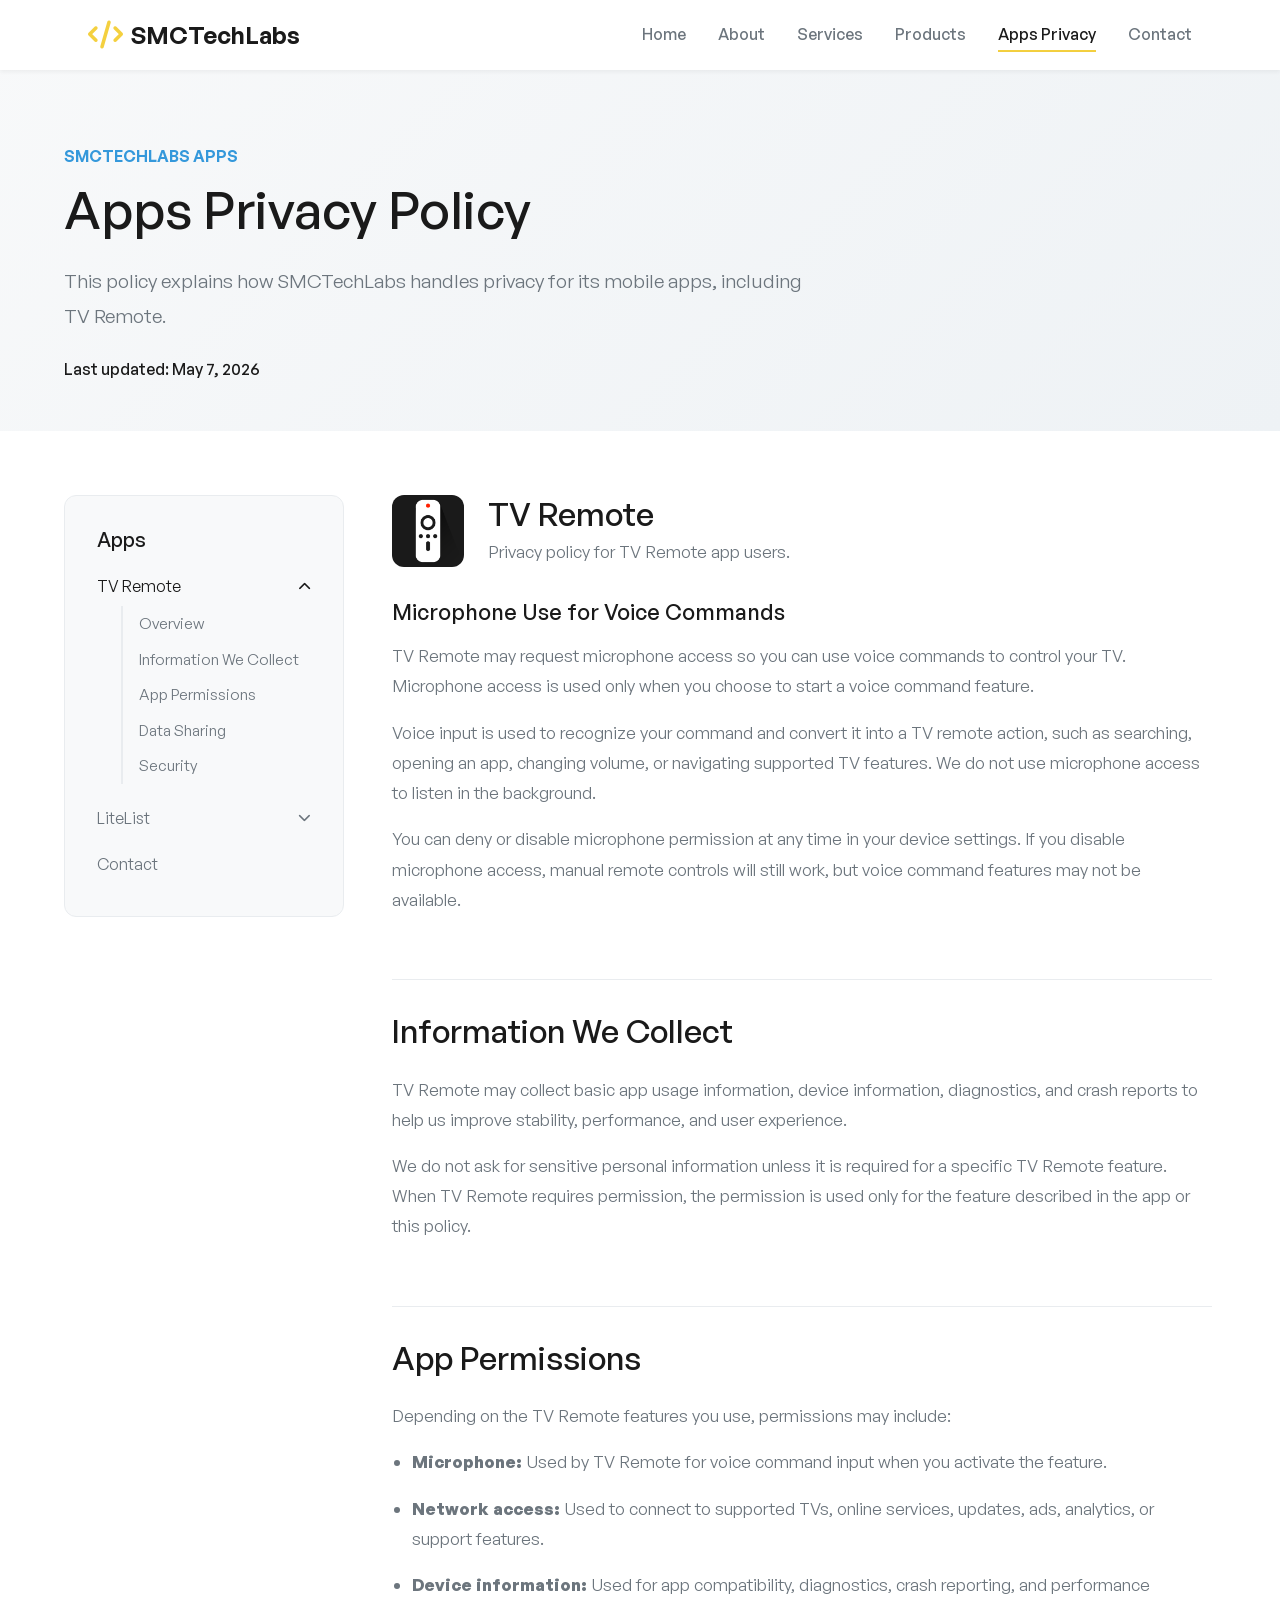
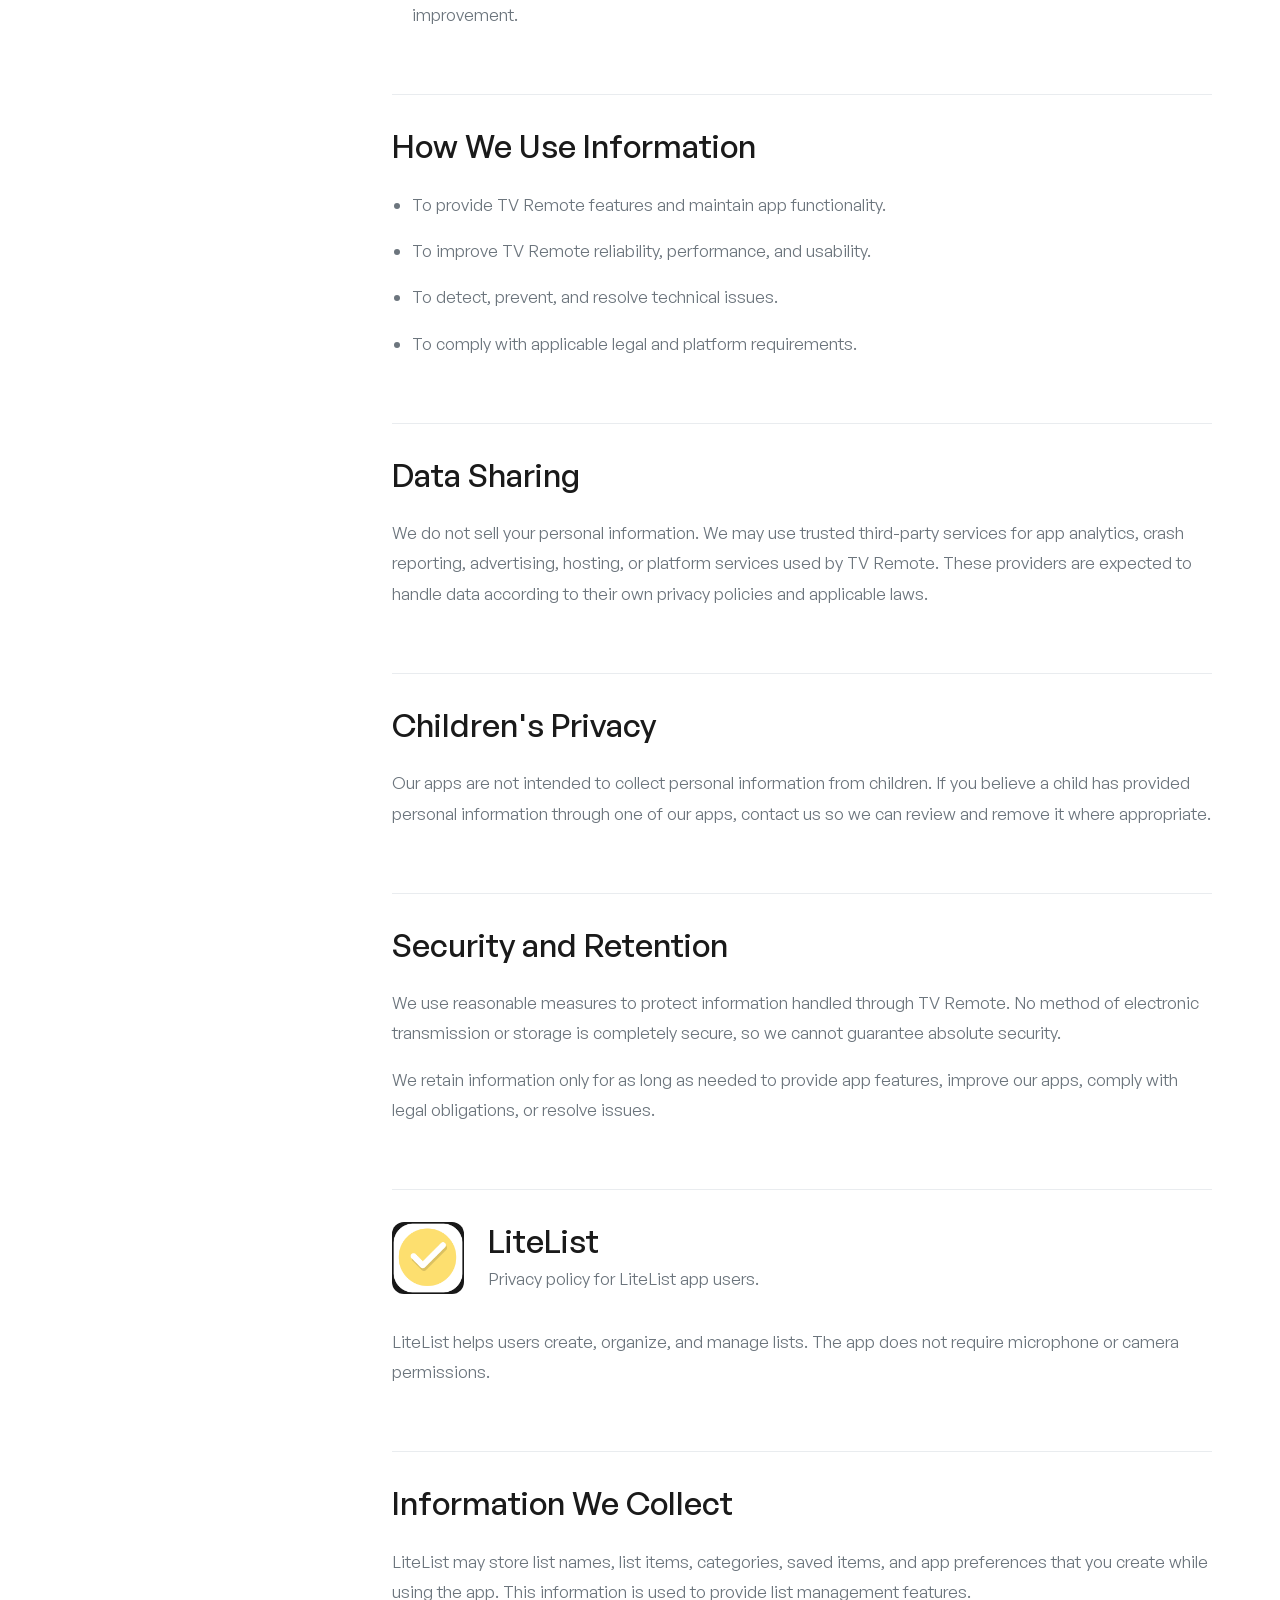
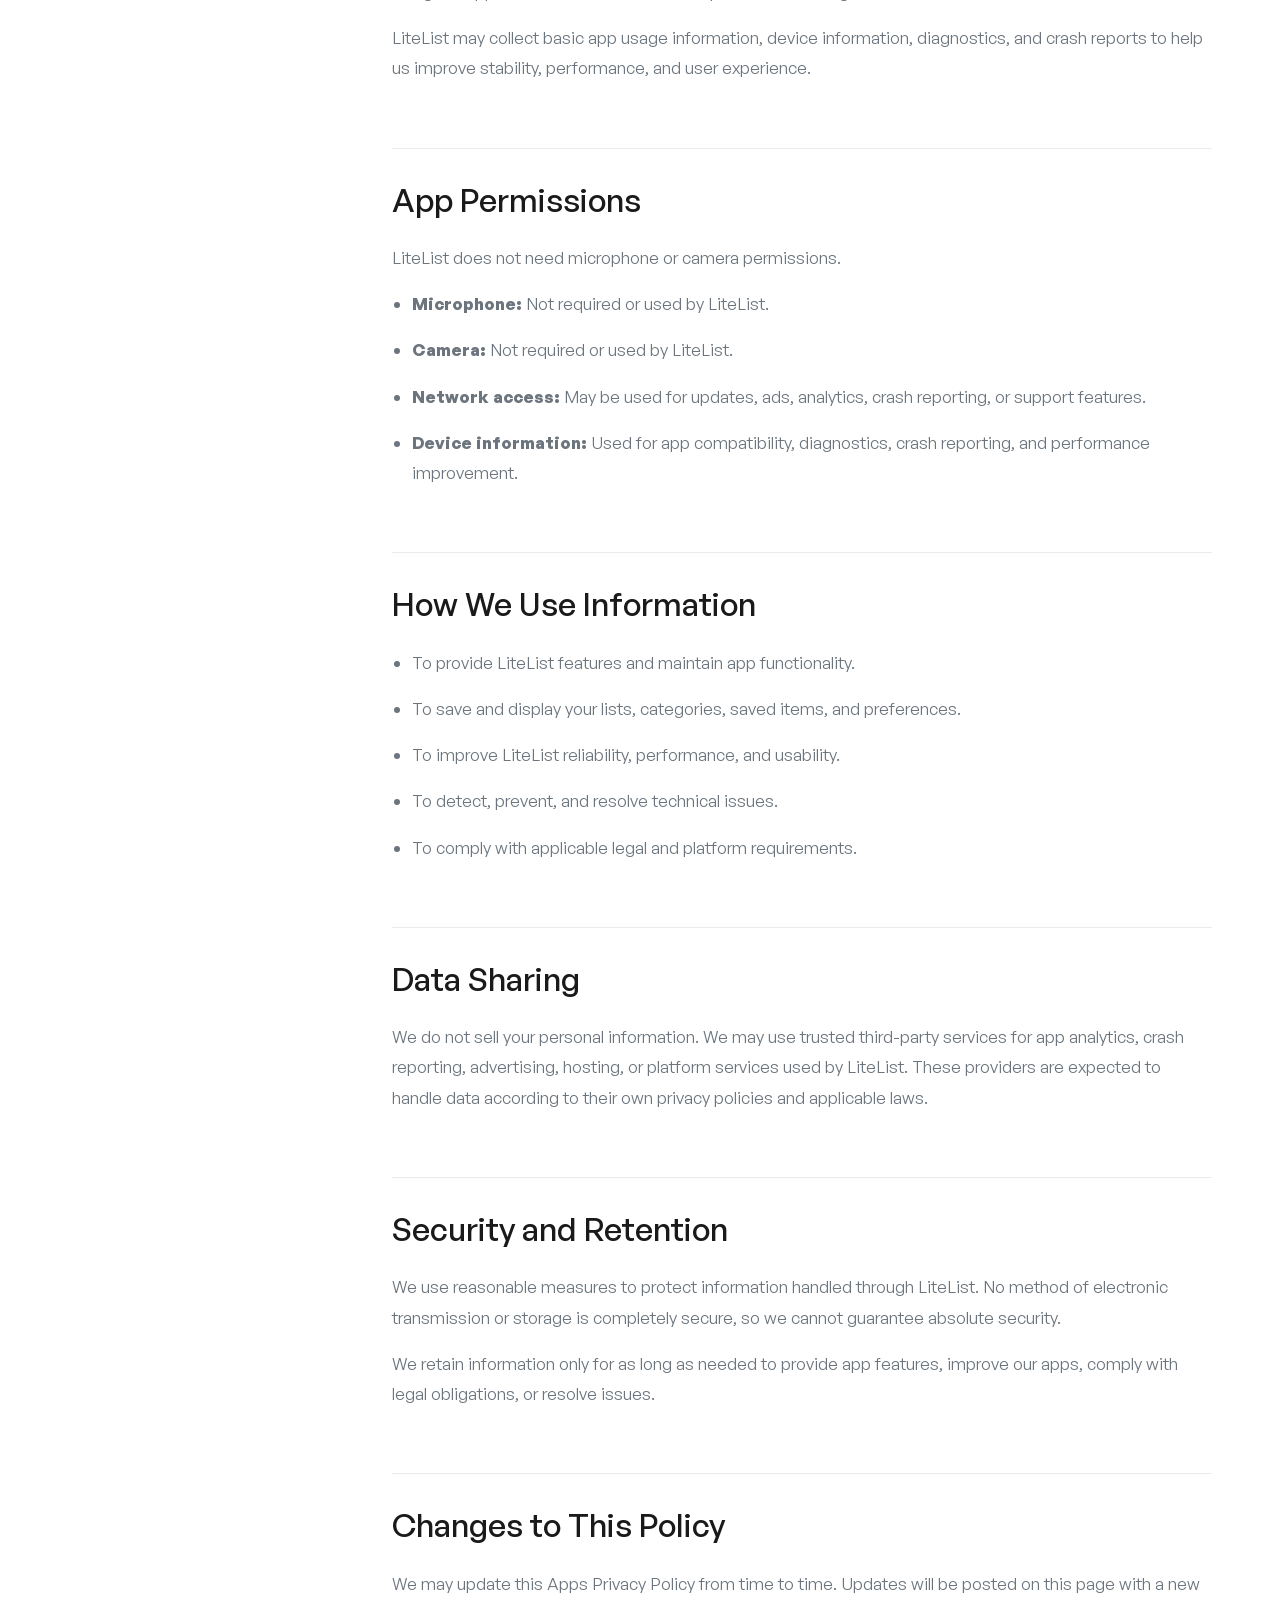
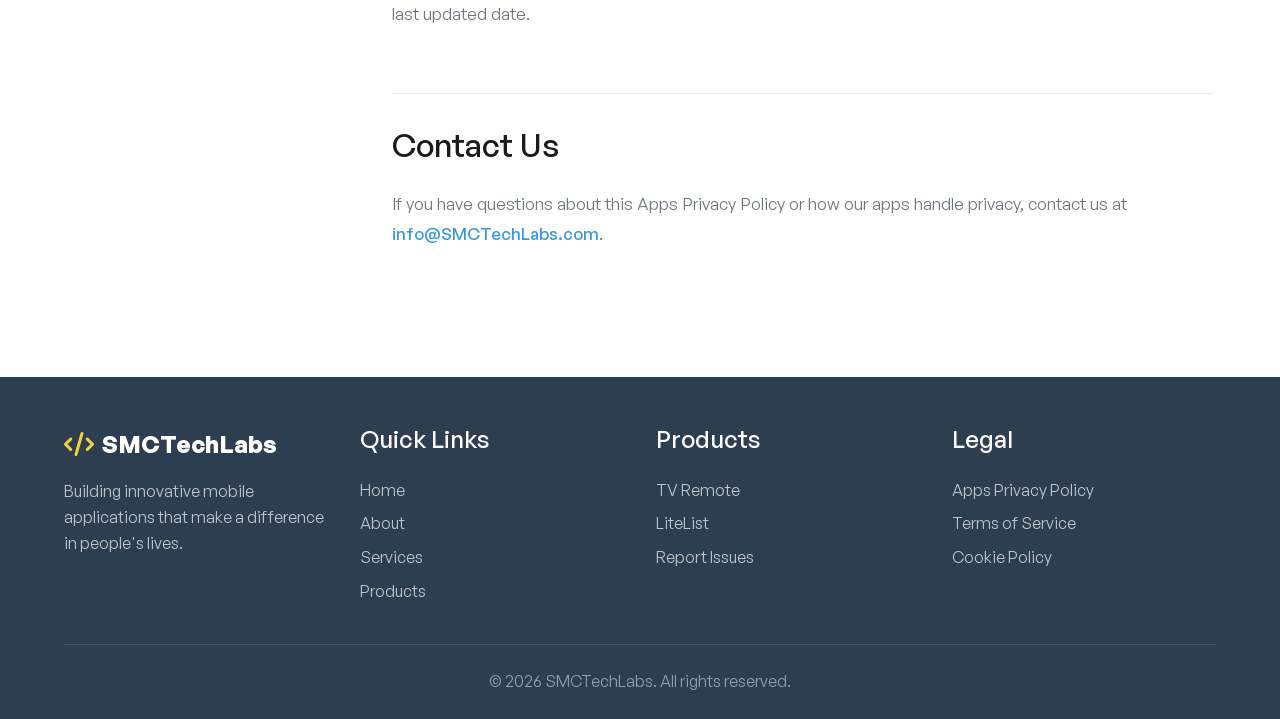
==== apps-privacy-policy.html @ 56a176c6 "New app added" ====
<!DOCTYPE html>
<html lang="en">
<head>
    <meta charset="UTF-8">
    <meta name="viewport" content="width=device-width, initial-scale=1.0">
    <meta name="description" content="Apps Privacy Policy for SMCTechLabs apps, including TV Remote microphone use for voice commands.">
    <title>Apps Privacy Policy - SMCTechLabs</title>

    <!-- Font Awesome Icons -->
    <link rel="stylesheet" href="https://cdnjs.cloudflare.com/ajax/libs/font-awesome/6.4.0/css/all.min.css">

    <!-- Stylesheets -->
    <link rel="stylesheet" href="css/style.css">
    <link rel="stylesheet" href="css/responsive.css">
</head>
<body>
    <!-- Header / Navigation -->
    <header class="header" id="header">
        <nav class="navbar">
            <div class="container">
                <div class="nav-wrapper">
                    <a href="index.html#home" class="logo">
                        <i class="fas fa-code"></i>
                        <span>SMCTechLabs</span>
                    </a>

                    <ul class="nav-menu" id="navMenu">
                        <li><a href="index.html#home" class="nav-link">Home</a></li>
                        <li><a href="index.html#about" class="nav-link">About</a></li>
                        <li><a href="index.html#services" class="nav-link">Services</a></li>
                        <li><a href="index.html#products" class="nav-link">Products</a></li>
                        <li><a href="apps-privacy-policy.html" class="nav-link active">Apps Privacy</a></li>
                        <li><a href="index.html#contact" class="nav-link">Contact</a></li>
                    </ul>

                    <button class="hamburger" id="hamburger" aria-label="Toggle navigation">
                        <span class="bar"></span>
                        <span class="bar"></span>
                        <span class="bar"></span>
                    </button>
                </div>
            </div>
        </nav>
    </header>

    <main>
        <section class="policy-hero">
            <div class="container">
                <p class="policy-eyebrow">SMCTechLabs Apps</p>
                <h1>Apps Privacy Policy</h1>
                <p class="policy-intro">
                    This policy explains how SMCTechLabs handles privacy for its mobile apps, including TV Remote.
                </p>
                <p class="policy-updated">Last updated: May 7, 2026</p>
            </div>
        </section>

        <section class="policy-content">
            <div class="container policy-layout">
                <aside class="policy-sidebar" aria-label="Policy sections">
                    <h2>Apps</h2>
                    <div class="policy-app-group is-open">
                        <button class="policy-app-toggle" type="button" aria-expanded="true" aria-controls="tv-remote-subnav">
                            <span>TV Remote</span>
                            <i class="fas fa-chevron-down" aria-hidden="true"></i>
                        </button>
                        <div class="policy-subnav" id="tv-remote-subnav" aria-label="TV Remote policy sections">
                            <a href="#tv-remote">Overview</a>
                            <a href="#tv-remote-information">Information We Collect</a>
                            <a href="#tv-remote-permissions">App Permissions</a>
                            <a href="#tv-remote-sharing">Data Sharing</a>
                            <a href="#tv-remote-security">Security</a>
                        </div>
                    </div>
                    <div class="policy-app-group">
                        <button class="policy-app-toggle" type="button" aria-expanded="false" aria-controls="litelist-subnav">
                            <span>LiteList</span>
                            <i class="fas fa-chevron-down" aria-hidden="true"></i>
                        </button>
                        <div class="policy-subnav" id="litelist-subnav" aria-label="LiteList policy sections" hidden>
                            <a href="#litelist">Overview</a>
                            <a href="#litelist-information">Information We Collect</a>
                            <a href="#litelist-permissions">App Permissions</a>
                            <a href="#litelist-sharing">Data Sharing</a>
                            <a href="#litelist-security">Security</a>
                        </div>
                    </div>
                    <a href="#contact-policy">Contact</a>
                </aside>

                <article class="policy-article">
                    <section id="tv-remote" class="policy-section">
                        <div class="app-policy-header">
                            <div class="app-policy-icon">
                                <img src="assets/images/tv-remote-logo.png" alt="TV Remote app icon">
                            </div>
                            <div>
                                <h2>TV Remote</h2>
                                <p>Privacy policy for TV Remote app users.</p>
                            </div>
                        </div>

                        <h3>Microphone Use for Voice Commands</h3>
                        <p>
                            TV Remote may request microphone access so you can use voice commands to control your TV.
                            Microphone access is used only when you choose to start a voice command feature.
                        </p>
                        <p>
                            Voice input is used to recognize your command and convert it into a TV remote action, such
                            as searching, opening an app, changing volume, or navigating supported TV features. We do
                            not use microphone access to listen in the background.
                        </p>
                        <p>
                            You can deny or disable microphone permission at any time in your device settings. If you
                            disable microphone access, manual remote controls will still work, but voice command
                            features may not be available.
                        </p>
                    </section>

                    <section id="tv-remote-information" class="policy-section">
                        <h2>Information We Collect</h2>
                        <p>
                            TV Remote may collect basic app usage information, device information, diagnostics, and
                            crash reports to help us improve stability, performance, and user experience.
                        </p>
                        <p>
                            We do not ask for sensitive personal information unless it is required for a specific TV
                            Remote feature. When TV Remote requires permission, the permission is used only for the
                            feature described in the app or this policy.
                        </p>
                    </section>

                    <section id="tv-remote-permissions" class="policy-section">
                        <h2>App Permissions</h2>
                        <p>Depending on the TV Remote features you use, permissions may include:</p>
                        <ul>
                            <li><strong>Microphone:</strong> Used by TV Remote for voice command input when you activate the feature.</li>
                            <li><strong>Network access:</strong> Used to connect to supported TVs, online services, updates, ads, analytics, or support features.</li>
                            <li><strong>Device information:</strong> Used for app compatibility, diagnostics, crash reporting, and performance improvement.</li>
                        </ul>
                    </section>

                    <section class="policy-section">
                        <h2>How We Use Information</h2>
                        <ul>
                            <li>To provide TV Remote features and maintain app functionality.</li>
                            <li>To improve TV Remote reliability, performance, and usability.</li>
                            <li>To detect, prevent, and resolve technical issues.</li>
                            <li>To comply with applicable legal and platform requirements.</li>
                        </ul>
                    </section>

                    <section id="tv-remote-sharing" class="policy-section">
                        <h2>Data Sharing</h2>
                        <p>
                            We do not sell your personal information. We may use trusted third-party services for app
                            analytics, crash reporting, advertising, hosting, or platform services used by TV Remote.
                            These providers are expected to handle data according to their own privacy policies and
                            applicable laws.
                        </p>
                    </section>

                    <section class="policy-section">
                        <h2>Children's Privacy</h2>
                        <p>
                            Our apps are not intended to collect personal information from children. If you believe a
                            child has provided personal information through one of our apps, contact us so we can review
                            and remove it where appropriate.
                        </p>
                    </section>

                    <section id="tv-remote-security" class="policy-section">
                        <h2>Security and Retention</h2>
                        <p>
                            We use reasonable measures to protect information handled through TV Remote. No method of
                            electronic transmission or storage is completely secure, so we cannot guarantee absolute security.
                        </p>
                        <p>
                            We retain information only for as long as needed to provide app features, improve our apps,
                            comply with legal obligations, or resolve issues.
                        </p>
                    </section>

                    <section id="litelist" class="policy-section">
                        <div class="app-policy-header">
                            <div class="app-policy-icon">
                                <img src="assets/images/litelist-logo.png" alt="LiteList app icon">
                            </div>
                            <div>
                                <h2>LiteList</h2>
                                <p>Privacy policy for LiteList app users.</p>
                            </div>
                        </div>

                        <p>
                            LiteList helps users create, organize, and manage lists. The app does not require
                            microphone or camera permissions.
                        </p>
                    </section>

                    <section id="litelist-information" class="policy-section">
                        <h2>Information We Collect</h2>
                        <p>
                            LiteList may store list names, list items, categories, saved items, and app preferences that
                            you create while using the app. This information is used to provide list management features.
                        </p>
                        <p>
                            LiteList may collect basic app usage information, device information, diagnostics, and crash
                            reports to help us improve stability, performance, and user experience.
                        </p>
                    </section>

                    <section id="litelist-permissions" class="policy-section">
                        <h2>App Permissions</h2>
                        <p>LiteList does not need microphone or camera permissions.</p>
                        <ul>
                            <li><strong>Microphone:</strong> Not required or used by LiteList.</li>
                            <li><strong>Camera:</strong> Not required or used by LiteList.</li>
                            <li><strong>Network access:</strong> May be used for updates, ads, analytics, crash reporting, or support features.</li>
                            <li><strong>Device information:</strong> Used for app compatibility, diagnostics, crash reporting, and performance improvement.</li>
                        </ul>
                    </section>

                    <section class="policy-section">
                        <h2>How We Use Information</h2>
                        <ul>
                            <li>To provide LiteList features and maintain app functionality.</li>
                            <li>To save and display your lists, categories, saved items, and preferences.</li>
                            <li>To improve LiteList reliability, performance, and usability.</li>
                            <li>To detect, prevent, and resolve technical issues.</li>
                            <li>To comply with applicable legal and platform requirements.</li>
                        </ul>
                    </section>

                    <section id="litelist-sharing" class="policy-section">
                        <h2>Data Sharing</h2>
                        <p>
                            We do not sell your personal information. We may use trusted third-party services for app
                            analytics, crash reporting, advertising, hosting, or platform services used by LiteList.
                            These providers are expected to handle data according to their own privacy policies and
                            applicable laws.
                        </p>
                    </section>

                    <section id="litelist-security" class="policy-section">
                        <h2>Security and Retention</h2>
                        <p>
                            We use reasonable measures to protect information handled through LiteList. No method of
                            electronic transmission or storage is completely secure, so we cannot guarantee absolute security.
                        </p>
                        <p>
                            We retain information only for as long as needed to provide app features, improve our apps,
                            comply with legal obligations, or resolve issues.
                        </p>
                    </section>

                    <section class="policy-section">
                        <h2>Changes to This Policy</h2>
                        <p>
                            We may update this Apps Privacy Policy from time to time. Updates will be posted on this
                            page with a new last updated date.
                        </p>
                    </section>

                    <section id="contact-policy" class="policy-section">
                        <h2>Contact Us</h2>
                        <p>
                            If you have questions about this Apps Privacy Policy or how our apps handle privacy, contact
                            us at <a href="mailto:info@SMCTechLabs.com">info@SMCTechLabs.com</a>.
                        </p>
                    </section>
                </article>
            </div>
        </section>
    </main>

    <footer class="footer">
        <div class="container">
            <div class="footer-content">
                <div class="footer-section">
                    <div class="footer-logo">
                        <i class="fas fa-code"></i>
                        <span>SMCTechLabs</span>
                    </div>
                    <p>Building innovative mobile applications that make a difference in people's lives.</p>
                </div>

                <div class="footer-section">
                    <h4>Quick Links</h4>
                    <ul>
                        <li><a href="index.html#home">Home</a></li>
                        <li><a href="index.html#about">About</a></li>
                        <li><a href="index.html#services">Services</a></li>
                        <li><a href="index.html#products">Products</a></li>
                    </ul>
                </div>

                <div class="footer-section">
                    <h4>Products</h4>
                    <ul>
                        <li><a href="#tv-remote">TV Remote</a></li>
                        <li><a href="#litelist">LiteList</a></li>
                        <li><a href="index.html#contact">Report Issues</a></li>
                    </ul>
                </div>

                <div class="footer-section">
                    <h4>Legal</h4>
                    <ul>
                        <li><a href="apps-privacy-policy.html">Apps Privacy Policy</a></li>
                        <li><a href="#">Terms of Service</a></li>
                        <li><a href="#">Cookie Policy</a></li>
                    </ul>
                </div>
            </div>

            <div class="footer-bottom">
                <p>&copy; 2026 SMCTechLabs. All rights reserved.</p>
            </div>
        </div>
    </footer>

    <script src="js/main.js"></script>
</body>
</html>
---- css/style.css ----
/* ===================================
   Font Face Declarations
   =================================== */
/* General Sans Variable Font */
@font-face {
    font-family: 'General Sans';
    src: url('../fonts/GeneralSans-Variable.woff2') format('woff2'),
         url('../fonts/GeneralSans-Variable.woff') format('woff'),
         url('../fonts/GeneralSans-Variable.ttf') format('truetype');
    font-weight: 200 800;
    font-style: normal;
    font-display: swap;
}

@font-face {
    font-family: 'General Sans';
    src: url('../fonts/GeneralSans-VariableItalic.woff2') format('woff2'),
         url('../fonts/GeneralSans-VariableItalic.woff') format('woff'),
         url('../fonts/GeneralSans-VariableItalic.ttf') format('truetype');
    font-weight: 200 800;
    font-style: italic;
    font-display: swap;
}

/* ===================================
   CSS Variables & Root Styles
   =================================== */
:root {
    /* Colors */
    --primary-color: #F4D03F;
    --primary-dark: #D4AF37;
    --secondary-color: #2C3E50;
    --accent-color: #3498DB;
    --text-dark: #1a1a1a;
    --text-light: #6c757d;
    --bg-light: #f8f9fa;
    --bg-white: #ffffff;
    --border-color: #e9ecef;
    --success-color: #27ae60;
    --gradient-1: linear-gradient(-180deg, #F4D03F 70%, #D5B244 150%);
    --gradient-2: linear-gradient(45deg, #3498DB 0%, #2980B9 100%);
    
    /* Typography */
    --font-family: 'General Sans', -apple-system, sans-serif;
    --font-size-base: 16px;
    
    /* Spacing */
    --spacing-xs: 0.5rem;
    --spacing-sm: 1rem;
    --spacing-md: 1.5rem;
    --spacing-lg: 2rem;
    --spacing-xl: 3rem;
    --spacing-2xl: 4rem;
    
    /* Border Radius */
    --radius-sm: 8px;
    --radius-md: 12px;
    --radius-lg: 16px;
    --radius-xl: 24px;
    
    /* Shadows */
    --shadow-sm: 0 2px 4px rgba(0, 0, 0, 0.05);
    --shadow-md: 0 4px 6px rgba(0, 0, 0, 0.07);
    --shadow-lg: 0 10px 25px rgba(0, 0, 0, 0.1);
    --shadow-xl: 0 20px 40px rgba(0, 0, 0, 0.15);
    
    /* Transitions */
    --transition-fast: 0.2s ease;
    --transition-base: 0.3s ease;
    --transition-slow: 0.5s ease;
}

/* ===================================
   Reset & Base Styles
   =================================== */
* {
    margin: 0;
    padding: 0;
    box-sizing: border-box;
}

html {
    scroll-behavior: smooth;
    font-size: var(--font-size-base);
}

body {
    font-family: var(--font-family);
    color: var(--text-dark);
    line-height: 1.6;
    overflow-x: hidden;
    background-color: var(--bg-white);
}

img {
    max-width: 100%;
    height: auto;
    display: block;
}

a {
    text-decoration: none;
    color: inherit;
    transition: var(--transition-base);
}

ul {
    list-style: none;
}

button {
    border: none;
    background: none;
    cursor: pointer;
    font-family: inherit;
}

/* ===================================
   Container & Layout
   =================================== */
.container {
    max-width: 1200px;
    margin: 0 auto;
    padding: 0 var(--spacing-md);
}

section {
    padding: var(--spacing-2xl) 0;
}

/* ===================================
   Typography
   =================================== */
h1, h2, h3, h4, h5, h6 {
    font-weight: 500;
    line-height: 1.2;
    margin-bottom: var(--spacing-sm);
}

h1 { font-size: 3rem; }
h2 { font-size: 2.5rem; }
h3 { font-size: 2rem; }
h4 { font-size: 1.5rem; }
h5 { font-size: 1.25rem; }
h6 { font-size: 1rem; }

p {
    margin-bottom: var(--spacing-sm);
    color: var(--text-light);
}

.highlight {
    background: var(--gradient-1);
    -webkit-background-clip: text;
    -webkit-text-fill-color: transparent;
    background-clip: text;
}

/* ===================================
   Buttons
   =================================== */
.btn {
    display: inline-flex;
    align-items: center;
    gap: var(--spacing-xs);
    padding: 0.875rem 1.75rem;
    border-radius: var(--radius-lg);
    font-weight: 500;
    font-size: 1rem;
    transition: var(--transition-base);
    cursor: pointer;
    border: none;
    text-align: center;
}

.btn i {
    font-size: 1.1rem;
}

.btn-primary {
    background: var(--gradient-1);
    color: var(--text-dark);
    box-shadow: var(--shadow-md);
}

.btn-primary:hover {
    transform: translateY(-2px);
    box-shadow: var(--shadow-lg);
}

.btn-secondary {
    background: var(--bg-white);
    color: var(--text-dark);
    border: 2px solid var(--border-color);
}

.btn-secondary:hover {
    border-color: var(--primary-color);
    background-color: var(--bg-light);
}

.btn-playstore {
    background: var(--text-dark);
    color: var(--bg-white);
    padding: 0.75rem 1.5rem;
    margin-right: ;
    margin-right: 1rem
}

.btn-playstore:hover {
    background: var(--secondary-color);
    transform: translateY(-2px);
}

.btn-playstore div {
    display: flex;
    flex-direction: column;
    align-items: flex-start;
    line-height: 1.2;
}

.btn-playstore small {
    font-size: 0.65rem;
    font-weight: 400;
}

.btn-playstore strong {
    font-size: 1rem;
}

/* ===================================
   Header & Navigation
   =================================== */
.header {
    position: fixed;
    top: 0;
    left: 0;
    width: 100%;
    height: 70px;
    z-index: 1000;
    background: var(--bg-white);
    box-shadow: var(--shadow-sm);
    transition: box-shadow var(--transition-base);
}

.header .container {
    margin: 0 5%;
}

.header.scrolled {
    box-shadow: var(--shadow-md);
}

.navbar {
    height: 100%;
    display: flex;
    align-items: center;
}

.navbar .container {
    width: 100%;
}

.nav-wrapper {
    display: flex;
    justify-content: space-between;
    align-items: center;
    height: 100%;
    gap: var(--spacing-md);
    width: 100%;
}

.logo {
    display: flex;
    align-items: center;
    gap: var(--spacing-xs);
    font-size: 1.5rem;
    font-weight: 600;
    color: var(--text-dark);
    flex-shrink: 0;
}

.logo i {
    color: var(--primary-color);
    font-size: 1.75rem;
    flex-shrink: 0;
}

.nav-menu {
    display: flex;
    gap: var(--spacing-lg);
    align-items: center;
    margin-left: auto;
}

.nav-link {
    font-weight: 500;
    color: var(--text-light);
    position: relative;
    padding: 0.5rem 0;
}

.nav-link::after {
    content: '';
    position: absolute;
    bottom: 0;
    left: 0;
    width: 0;
    height: 2px;
    background: var(--gradient-1);
    transition: var(--transition-base);
}

.nav-link:hover,
.nav-link.active {
    color: var(--text-dark);
}

.nav-link:hover::after,
.nav-link.active::after {
    width: 100%;
}

.hamburger {
    display: none;
    flex-direction: column;
    gap: 5px;
    cursor: pointer;
    padding: 0.5rem;
    margin-left: auto;
}

.hamburger .bar {
    width: 25px;
    height: 3px;
    background-color: var(--text-dark);
    transition: var(--transition-base);
    border-radius: 3px;
}

.hamburger.active .bar:nth-child(1) {
    transform: rotate(45deg) translate(7px, 7px);
}

.hamburger.active .bar:nth-child(2) {
    opacity: 0;
}

.hamburger.active .bar:nth-child(3) {
    transform: rotate(-45deg) translate(7px, -7px);
}

/* ===================================
   Hero Section
   =================================== */
.hero {
    padding-top: calc(var(--spacing-2xl) + 80px);
    padding-bottom: var(--spacing-2xl);
    background: linear-gradient(135deg, #f8f9fa 0%, #e9ecef 100%);
    min-height: 90vh;
    display: flex;
    align-items: center;
}

.hero .container {
    display: grid;
    grid-template-columns: 1fr 1fr;
    gap: var(--spacing-xl);
    align-items: center;
}

.hero-content {
    animation: fadeInUp 0.8s ease;
}

.hero-title {
    font-size: 3.5rem;
    margin-bottom: var(--spacing-md);
    line-height: 1.1;
}

.hero-description {
    font-size: 1.25rem;
    margin-bottom: var(--spacing-lg);
    color: var(--text-light);
}

.hero-buttons {
    display: flex;
    gap: var(--spacing-md);
    flex-wrap: wrap;
}

.hero-image {
    display: flex;
    justify-content: center;
    align-items: center;
    animation: fadeInRight 0.8s ease;
}

.floating-card {
    width: 300px;
    height: 300px;
    background: var(--gradient-1);
    border-radius: var(--radius-xl);
    display: flex;
    align-items: center;
    justify-content: center;
    box-shadow: var(--shadow-xl);
    animation: float 3s ease-in-out infinite;
}

.floating-card i {
    font-size: 8rem;
    color: var(--bg-white);
}

@keyframes float {
    0%, 100% { transform: translateY(0); }
    50% { transform: translateY(-20px); }
}

@keyframes fadeInUp {
    from {
        opacity: 0;
        transform: translateY(30px);
    }
    to {
        opacity: 1;
        transform: translateY(0);
    }
}

@keyframes fadeInRight {
    from {
        opacity: 0;
        transform: translateX(30px);
    }
    to {
        opacity: 1;
        transform: translateX(0);
    }
}

/* ===================================
   Section Headers
   =================================== */
.section-header {
    text-align: center;
    margin-bottom: var(--spacing-xl);
}

.section-title {
    font-size: 2.5rem;
    margin-bottom: var(--spacing-sm);
}

.section-subtitle {
    font-size: 1.25rem;
    color: var(--text-light);
}

/* ===================================
   About Section
   =================================== */
.about {
    background: var(--bg-white);
}

.about-content {
    display: grid;
    grid-template-columns: 1fr 1fr;
    gap: var(--spacing-xl);
    align-items: center;
}

.about-text h3 {
    color: var(--text-dark);
    margin-bottom: var(--spacing-md);
}

.about-text p {
    font-size: 1.1rem;
    line-height: 1.8;
    margin-bottom: var(--spacing-md);
}

.stats {
    display: grid;
    grid-template-columns: repeat(3, 1fr);
    gap: var(--spacing-md);
    margin-top: var(--spacing-lg);
}

.stat-item {
    text-align: center;
    padding: var(--spacing-md);
    background: var(--bg-light);
    border-radius: var(--radius-md);
}

.stat-item i {
    font-size: 2rem;
    color: var(--primary-color);
    margin-bottom: var(--spacing-xs);
}

.stat-item h4 {
    font-size: 2rem;
    color: var(--text-dark);
    margin: var(--spacing-xs) 0;
}

.stat-item p {
    font-size: 0.9rem;
    color: var(--text-light);
    margin: 0;
}

.about-image {
    display: grid;
    gap: var(--spacing-md);
}

.about-card {
    padding: var(--spacing-lg);
    background: var(--bg-white);
    border-radius: var(--radius-lg);
    box-shadow: var(--shadow-md);
    transition: var(--transition-base);
}

.about-card:hover {
    transform: translateY(-5px);
    box-shadow: var(--shadow-lg);
}

.about-card i {
    font-size: 2.5rem;
    color: var(--primary-color);
    margin-bottom: var(--spacing-sm);
}

.about-card h4 {
    margin-bottom: var(--spacing-xs);
}

.about-card p {
    margin: 0;
}

/* ===================================
   Services Section
   =================================== */
.services {
    background: var(--bg-light);
}

.services-grid {
    display: grid;
    grid-template-columns: repeat(3, 1fr);
    gap: var(--spacing-lg);
}

.service-card {
    background: var(--bg-white);
    padding: var(--spacing-lg);
    border-radius: var(--radius-lg);
    box-shadow: var(--shadow-sm);
    transition: var(--transition-base);
    text-align: center;
}

.service-card:hover {
    transform: translateY(-5px);
    box-shadow: var(--shadow-lg);
}

.service-icon {
    width: 80px;
    height: 80px;
    margin: 0 auto var(--spacing-md);
    background: var(--gradient-1);
    border-radius: var(--radius-md);
    display: flex;
    align-items: center;
    justify-content: center;
}

.service-icon i {
    font-size: 2rem;
    color: var(--text-dark);
}

.service-card h3 {
    font-size: 1.25rem;
    margin-bottom: var(--spacing-sm);
}

.service-card p {
    font-size: 1rem;
    line-height: 1.6;
    margin: 0;
}

/* ===================================
   Products Section
   =================================== */
.products {
    background: var(--bg-white);
}

.product-slider {
    position: relative;
}

.product-slider-viewport {
    overflow: hidden;
}

.product-slider-track {
    display: flex;
    transition: transform var(--transition-slow);
    will-change: transform;
}

.product-showcase {
    flex: 0 0 100%;
    display: grid;
    grid-template-columns: 1fr 1fr;
    gap: var(--spacing-xl);
    align-items: center;
    padding: 0 var(--spacing-lg);
    margin-bottom: 0;
}

.product-showcase + .product-showcase {
    padding-top: 0;
    border-top: none;
}

.product-slider-controls {
    display: flex;
    align-items: center;
    justify-content: center;
    gap: var(--spacing-md);
    margin-top: var(--spacing-xl);
}

.product-slider-btn {
    width: 44px;
    height: 44px;
    display: flex;
    align-items: center;
    justify-content: center;
    border: 1px solid var(--border-color);
    border-radius: var(--radius-sm);
    background: var(--bg-white);
    color: var(--text-dark);
    box-shadow: var(--shadow-sm);
    transition: var(--transition-base);
}

.product-slider-btn:hover {
    border-color: var(--primary-color);
    background: var(--bg-light);
    transform: translateY(-2px);
}

.product-slider-dots {
    display: flex;
    align-items: center;
    gap: var(--spacing-xs);
}

.product-slider-dot {
    width: 10px;
    height: 10px;
    border-radius: 50%;
    background: var(--border-color);
    transition: var(--transition-base);
}

.product-slider-dot.active {
    width: 28px;
    border-radius: 999px;
    background: var(--primary-dark);
}

.product-logo {
    display: inline-block;
    width: 120px;
    height: 120px;
    margin-right: var(--spacing-md);
    vertical-align: middle;
}

.product-logo img {
    width: 100%;
    height: 100%;
    object-fit: contain;
}

.product-name {
    display: inline-block;
    font-size: 2.5rem;
    margin-bottom: 0;
    vertical-align: middle;
}

.product-tagline {
    font-size: 1.25rem;
    color: var(--accent-color);
    margin-bottom: var(--spacing-md);
}

.product-description {
    font-size: 1.1rem;
    line-height: 1.8;
    margin-bottom: var(--spacing-lg);
}

.product-features {
    margin-bottom: var(--spacing-lg);
}

.feature {
    display: flex;
    align-items: center;
    gap: var(--spacing-sm);
    margin-bottom: var(--spacing-sm);
}

.feature i {
    color: var(--success-color);
    font-size: 1.25rem;
    flex-shrink: 0;
}

.feature span {
    font-size: 1rem;
    color: var(--text-light);
}

.product-visuals {
    display: flex;
    gap: var(--spacing-md);
    justify-content: center;
    align-items: center;
}

.phone-mockup {
    flex: 1;
    max-width: 280px;
    border-radius: var(--radius-xl);
    overflow: hidden;
    box-shadow: var(--shadow-xl);
    transition: var(--transition-base);
}

.phone-mockup:hover {
    transform: scale(1.05);
}

.phone-mockup img {
    width: 100%;
    height: auto;
}

.phone-placeholder {
    aspect-ratio: 9 / 19;
    background: var(--bg-light);
    border: 2px dashed var(--border-color);
}

.screenshot-placeholder {
    min-height: 100%;
    display: flex;
    flex-direction: column;
    align-items: center;
    justify-content: center;
    gap: var(--spacing-sm);
    padding: var(--spacing-lg);
    text-align: center;
    color: var(--text-light);
}

.screenshot-placeholder i {
    color: var(--primary-dark);
    font-size: 2rem;
}

.screenshot-placeholder span {
    font-size: 0.95rem;
    line-height: 1.4;
}

/* ===================================
   Apps Privacy Policy Page
   =================================== */
.policy-hero {
    padding-top: calc(var(--spacing-2xl) + 80px);
    padding-bottom: var(--spacing-xl);
    background: linear-gradient(135deg, #f8f9fa 0%, #eef2f5 100%);
}

.policy-hero h1 {
    max-width: 780px;
    font-size: 3.25rem;
    margin-bottom: var(--spacing-md);
}

.policy-eyebrow {
    color: var(--accent-color);
    font-weight: 600;
    margin-bottom: var(--spacing-xs);
    text-transform: uppercase;
    letter-spacing: 0;
}

.policy-intro {
    max-width: 760px;
    font-size: 1.2rem;
    line-height: 1.8;
}

.policy-updated {
    color: var(--text-dark);
    font-weight: 500;
    margin-top: var(--spacing-md);
    margin-bottom: 0;
}

.policy-content {
    background: var(--bg-white);
}

.policy-layout {
    display: grid;
    grid-template-columns: 280px 1fr;
    gap: var(--spacing-xl);
    align-items: start;
}

.policy-sidebar {
    position: sticky;
    top: 100px;
    padding: var(--spacing-lg);
    background: var(--bg-light);
    border: 1px solid var(--border-color);
    border-radius: var(--radius-md);
}

.policy-sidebar h2 {
    font-size: 1.25rem;
    margin-bottom: var(--spacing-sm);
}

.policy-sidebar a {
    display: block;
    color: var(--text-light);
    padding: 0.45rem 0;
}

.policy-sidebar a:hover {
    color: var(--text-dark);
}

.policy-app-group {
    margin-bottom: var(--spacing-xs);
}

.policy-app-toggle {
    width: 100%;
    display: flex;
    align-items: center;
    justify-content: space-between;
    gap: var(--spacing-sm);
    color: var(--text-light);
    padding: 0.45rem 0;
    font-size: 1rem;
    text-align: left;
}

.policy-app-toggle:hover {
    color: var(--text-dark);
}

.policy-app-toggle i {
    font-size: 0.8rem;
    transition: transform var(--transition-base);
}

.policy-app-group.is-open .policy-app-toggle {
    color: var(--text-dark);
}

.policy-app-group.is-open .policy-app-toggle i {
    transform: rotate(180deg);
}

.policy-subnav {
    margin: 0.15rem 0 var(--spacing-sm) var(--spacing-md);
    padding-left: var(--spacing-sm);
    border-left: 2px solid var(--border-color);
}

.policy-subnav a {
    font-size: 0.95rem;
    padding: 0.35rem 0;
}

.policy-article {
    max-width: 820px;
}

.policy-section {
    padding: 0 0 var(--spacing-xl);
    margin-bottom: var(--spacing-lg);
    border-bottom: 1px solid var(--border-color);
}

.policy-section:last-child {
    margin-bottom: 0;
    border-bottom: none;
}

.policy-section h2 {
    font-size: 2rem;
    margin-bottom: var(--spacing-md);
}

.policy-section h3 {
    font-size: 1.35rem;
    margin-top: var(--spacing-md);
}

.policy-section p,
.policy-section li {
    font-size: 1.05rem;
    line-height: 1.8;
}

.policy-section ul {
    list-style: disc;
    padding-left: 1.25rem;
    color: var(--text-light);
}

.policy-section li {
    margin-bottom: var(--spacing-sm);
}

.policy-section a {
    color: var(--accent-color);
    font-weight: 500;
}

.app-policy-header {
    display: flex;
    align-items: center;
    gap: var(--spacing-md);
    margin-bottom: var(--spacing-lg);
}

.app-policy-header h2 {
    margin-bottom: 0.25rem;
}

.app-policy-header p {
    margin-bottom: 0;
}

.app-policy-icon {
    width: 72px;
    height: 72px;
    display: flex;
    align-items: center;
    justify-content: center;
    flex-shrink: 0;
    background: #181818;
    border-radius: var(--radius-md);
    overflow: hidden;
}

.app-policy-icon img {
    width: 100%;
    height: 100%;
    object-fit: cover;
}

/* ===================================
   Contact Section
   =================================== */
.contact {
    background: var(--bg-light);
}

.contact-content {
    display: grid;
    grid-template-columns: 1fr 1fr;
    gap: var(--spacing-xl);
}

.contact-info h3 {
    margin-bottom: var(--spacing-md);
}

.contact-info > p {
    font-size: 1.1rem;
    margin-bottom: var(--spacing-lg);
}

.contact-items {
    margin-bottom: var(--spacing-lg);
}

.contact-item {
    display: flex;
    gap: var(--spacing-md);
    align-items: flex-start;
    margin-bottom: var(--spacing-md);
}

.contact-item i {
    font-size: 1.5rem;
    color: var(--primary-color);
    margin-top: 0.25rem;
}

.contact-item h4 {
    font-size: 1rem;
    margin-bottom: 0.25rem;
}

.contact-item p {
    margin: 0;
    color: var(--text-light);
}

.social-links {
    display: flex;
    gap: var(--spacing-md);
}

.social-links a {
    width: 45px;
    height: 45px;
    display: flex;
    align-items: center;
    justify-content: center;
    background: var(--bg-white);
    border-radius: var(--radius-sm);
    color: var(--text-dark);
    transition: var(--transition-base);
}

.social-links a:hover {
    background: var(--gradient-1);
    transform: translateY(-3px);
}

.social-links a i {
    font-size: 1.25rem;
}

.contact-form {
    background: var(--bg-white);
    padding: var(--spacing-lg);
    border-radius: var(--radius-lg);
    box-shadow: var(--shadow-md);
}

.form-group {
    margin-bottom: var(--spacing-md);
}

.form-group input,
.form-group textarea {
    width: 100%;
    padding: 1rem;
    border: 2px solid var(--border-color);
    border-radius: var(--radius-sm);
    font-family: inherit;
    font-size: 1rem;
    transition: var(--transition-base);
}

.form-group input:focus,
.form-group textarea:focus {
    outline: none;
    border-color: var(--primary-color);
}

.form-group textarea {
    resize: vertical;
    min-height: 120px;
}

/* ===================================
   Footer
   =================================== */
.footer {
    background: var(--secondary-color);
    color: var(--bg-white);
    padding: var(--spacing-xl) 0 var(--spacing-md);
}

.footer-content {
    display: grid;
    grid-template-columns: repeat(4, 1fr);
    gap: var(--spacing-lg);
    margin-bottom: var(--spacing-lg);
}

.footer-logo {
    display: flex;
    align-items: center;
    gap: var(--spacing-xs);
    font-size: 1.5rem;
    font-weight: 800;
    margin-bottom: var(--spacing-sm);
}

.footer-logo i {
    color: var(--primary-color);
}

.footer-section p {
    color: rgba(255, 255, 255, 0.7);
}

.footer-section h4 {
    margin-bottom: var(--spacing-md);
    color: var(--bg-white);
}

.footer-section ul li {
    margin-bottom: var(--spacing-xs);
}

.footer-section ul li a {
    color: rgba(255, 255, 255, 0.7);
    transition: var(--transition-base);
}

.footer-section ul li a:hover {
    color: var(--primary-color);
}

.footer-bottom {
    text-align: center;
    padding-top: var(--spacing-md);
    border-top: 1px solid rgba(255, 255, 255, 0.1);
}

.footer-bottom p {
    color: rgba(255, 255, 255, 0.5);
    margin: 0;
}
---- css/responsive.css ----
/* ===================================
   Responsive Design - Mobile First
   =================================== */

/* Tablet (max-width: 992px) */
@media (max-width: 992px) {
    /* Typography adjustments */
    h1 { font-size: 2.5rem; }
    h2 { font-size: 2rem; }
    h3 { font-size: 1.75rem; }
    
    /* Header - maintain consistent height */
    .header {
        height: 70px;
    }
    
    .header .container {
        margin: 0 5%;
    }
    
    /* Hero Section */
    .hero {
        min-height: auto;
        padding-top: calc(var(--spacing-xl) + 70px);
    }
    
    .hero .container {
        grid-template-columns: 1fr;
        gap: var(--spacing-lg);
    }
    
    .hero-title {
        font-size: 2.5rem;
    }
    
    .hero-description {
        font-size: 1.1rem;
    }
    
    .hero-image {
        order: -1;
    }
    
    .floating-card {
        width: 200px;
        height: 200px;
    }
    
    .floating-card i {
        font-size: 5rem;
    }
    
    /* About Section */
    .about-content {
        grid-template-columns: 1fr;
    }
    
    .stats {
        grid-template-columns: repeat(3, 1fr);
    }
    
    /* Services Section */
    .services-grid {
        grid-template-columns: repeat(2, 1fr);
        gap: var(--spacing-md);
    }
    
    /* Products Section */
    .product-showcase {
        grid-template-columns: 1fr;
        padding: 0 var(--spacing-md);
    }
    
    .product-visuals {
        order: -1;
    }
    
    /* Contact Section */
    .contact-content {
        grid-template-columns: 1fr;
    }

    /* Policy Page */
    .policy-layout {
        grid-template-columns: 1fr;
    }

    .policy-sidebar {
        position: static;
    }
    
    /* Footer */
    .footer-content {
        grid-template-columns: repeat(2, 1fr);
        gap: var(--spacing-lg);
    }
}

/* Mobile (max-width: 768px) */
@media (max-width: 768px) {
    /* Root adjustments */
    :root {
        --spacing-xl: 2rem;
        --spacing-2xl: 3rem;
    }
    
    /* Container */
    .container {
        padding: 0 var(--spacing-sm);
    }
    
    section {
        padding: var(--spacing-xl) 0;
    }
    
    /* Typography */
    h1 { font-size: 2rem; }
    h2 { font-size: 1.75rem; }
    h3 { font-size: 1.5rem; }
    h4 { font-size: 1.25rem; }
    
    /* Header - maintain consistent height */
    .header {
        height: 70px;
    }
    
    .header .container {
        margin: 0 auto;
        padding: 0 var(--spacing-sm);
    }
    
    /* Navigation */
    .hamburger {
        display: flex;
    }
    
    .nav-menu {
        position: fixed;
        top: 70px;
        left: -100%;
        width: 100%;
        height: calc(100vh - 70px);
        background: var(--bg-white);
        flex-direction: column;
        align-items: center;
        justify-content: flex-start;
        padding: var(--spacing-lg) 0;
        gap: 0;
        box-shadow: var(--shadow-lg);
        transition: var(--transition-base);
        overflow-y: auto;
    }
    
    .nav-menu.active {
        left: 0;
    }
    
    .nav-menu li {
        width: 100%;
        text-align: center;
        border-bottom: 1px solid var(--border-color);
    }
    
    .nav-link {
        display: block;
        padding: var(--spacing-md);
        font-size: 1.1rem;
    }
    
    .nav-link::after {
        display: none;
    }
    
    /* Hero Section */
    .hero-title {
        font-size: 2rem;
    }
    
    .hero-description {
        font-size: 1rem;
    }
    
    .hero-buttons {
        flex-direction: column;
    }
    
    .hero-buttons .btn {
        width: 100%;
        justify-content: center;
    }
    
    .floating-card {
        width: 180px;
        height: 180px;
    }
    
    .floating-card i {
        font-size: 4rem;
    }
    
    /* Section Headers */
    .section-title {
        font-size: 2rem;
    }
    
    .section-subtitle {
        font-size: 1rem;
    }

    /* Policy Page */
    .policy-hero h1 {
        font-size: 2.25rem;
    }

    .policy-intro {
        font-size: 1rem;
    }

    .app-policy-header {
        align-items: flex-start;
    }
    
    /* About Section */
    .stats {
        grid-template-columns: 1fr;
        gap: var(--spacing-sm);
    }
    
    /* Services Section */
    .services-grid {
        grid-template-columns: 1fr;
    }
    
    /* Products Section */
    .product-logo {
        width: 100px;
        height: 100px;
    }
    
    .product-name {
        font-size: 2rem;
    }
    
    .product-tagline {
        font-size: 1.1rem;
    }
    
    .product-description {
        font-size: 1rem;
    }

    .product-showcase {
        padding: 0 var(--spacing-sm);
    }
    
    .product-visuals {
        flex-direction: column;
    }
    
    .phone-mockup {
        max-width: 100%;
    }
    
    /* Footer */
    .footer-content {
        grid-template-columns: 1fr;
        gap: var(--spacing-lg);
    }
}

/* Small Mobile (max-width: 480px) */
@media (max-width: 480px) {
    /* Typography */
    h1 { font-size: 1.75rem; }
    h2 { font-size: 1.5rem; }
    
    /* Header - maintain consistent height */
    .header {
        height: 70px;
    }
    
    /* Buttons */
    .btn {
        padding: 0.75rem 1.5rem;
        font-size: 0.95rem;
    }
    
    /* Hero Section */
    .hero {
        padding-top: calc(var(--spacing-lg) + 70px);
    }
    
    .hero-title {
        font-size: 1.75rem;
    }
    
    .floating-card {
        width: 150px;
        height: 150px;
    }
    
    .floating-card i {
        font-size: 3rem;
    }
    
    /* Service Cards */
    .service-icon {
        width: 60px;
        height: 60px;
    }
    
    .service-icon i {
        font-size: 1.5rem;
    }
    
    /* Stats */
    .stat-item {
        padding: var(--spacing-sm);
    }
    
    .stat-item h4 {
        font-size: 1.5rem;
    }
    
    /* Product */
    .product-logo {
        width: 80px;
        height: 80px;
    }
    
    .product-name {
        font-size: 1.75rem;
    }

    /* Policy Page */
    .policy-hero h1 {
        font-size: 1.9rem;
    }

    .policy-section h2 {
        font-size: 1.5rem;
    }

    .policy-section p,
    .policy-section li {
        font-size: 1rem;
    }
    
    /* Contact */
    .contact-form {
        padding: var(--spacing-md);
    }
    
    .social-links a {
        width: 40px;
        height: 40px;
    }
    
    .social-links a i {
        font-size: 1.1rem;
    }
}

/* Landscape Mobile */
@media (max-height: 600px) and (orientation: landscape) {
    .nav-menu {
        height: calc(100vh - 60px);
        padding: var(--spacing-md) 0;
    }
    
    .nav-link {
        padding: var(--spacing-sm);
    }
    
    .hero {
        min-height: auto;
        padding: var(--spacing-xl) 0;
    }
}

/* Print Styles */
@media print {
    .header,
    .hamburger,
    .hero-buttons,
    .contact-form,
    .social-links,
    .footer {
        display: none;
    }
    
    body {
        font-size: 12pt;
        line-height: 1.5;
    }
    
    h1 { font-size: 24pt; }
    h2 { font-size: 20pt; }
    h3 { font-size: 16pt; }
    
    section {
        page-break-inside: avoid;
    }
}
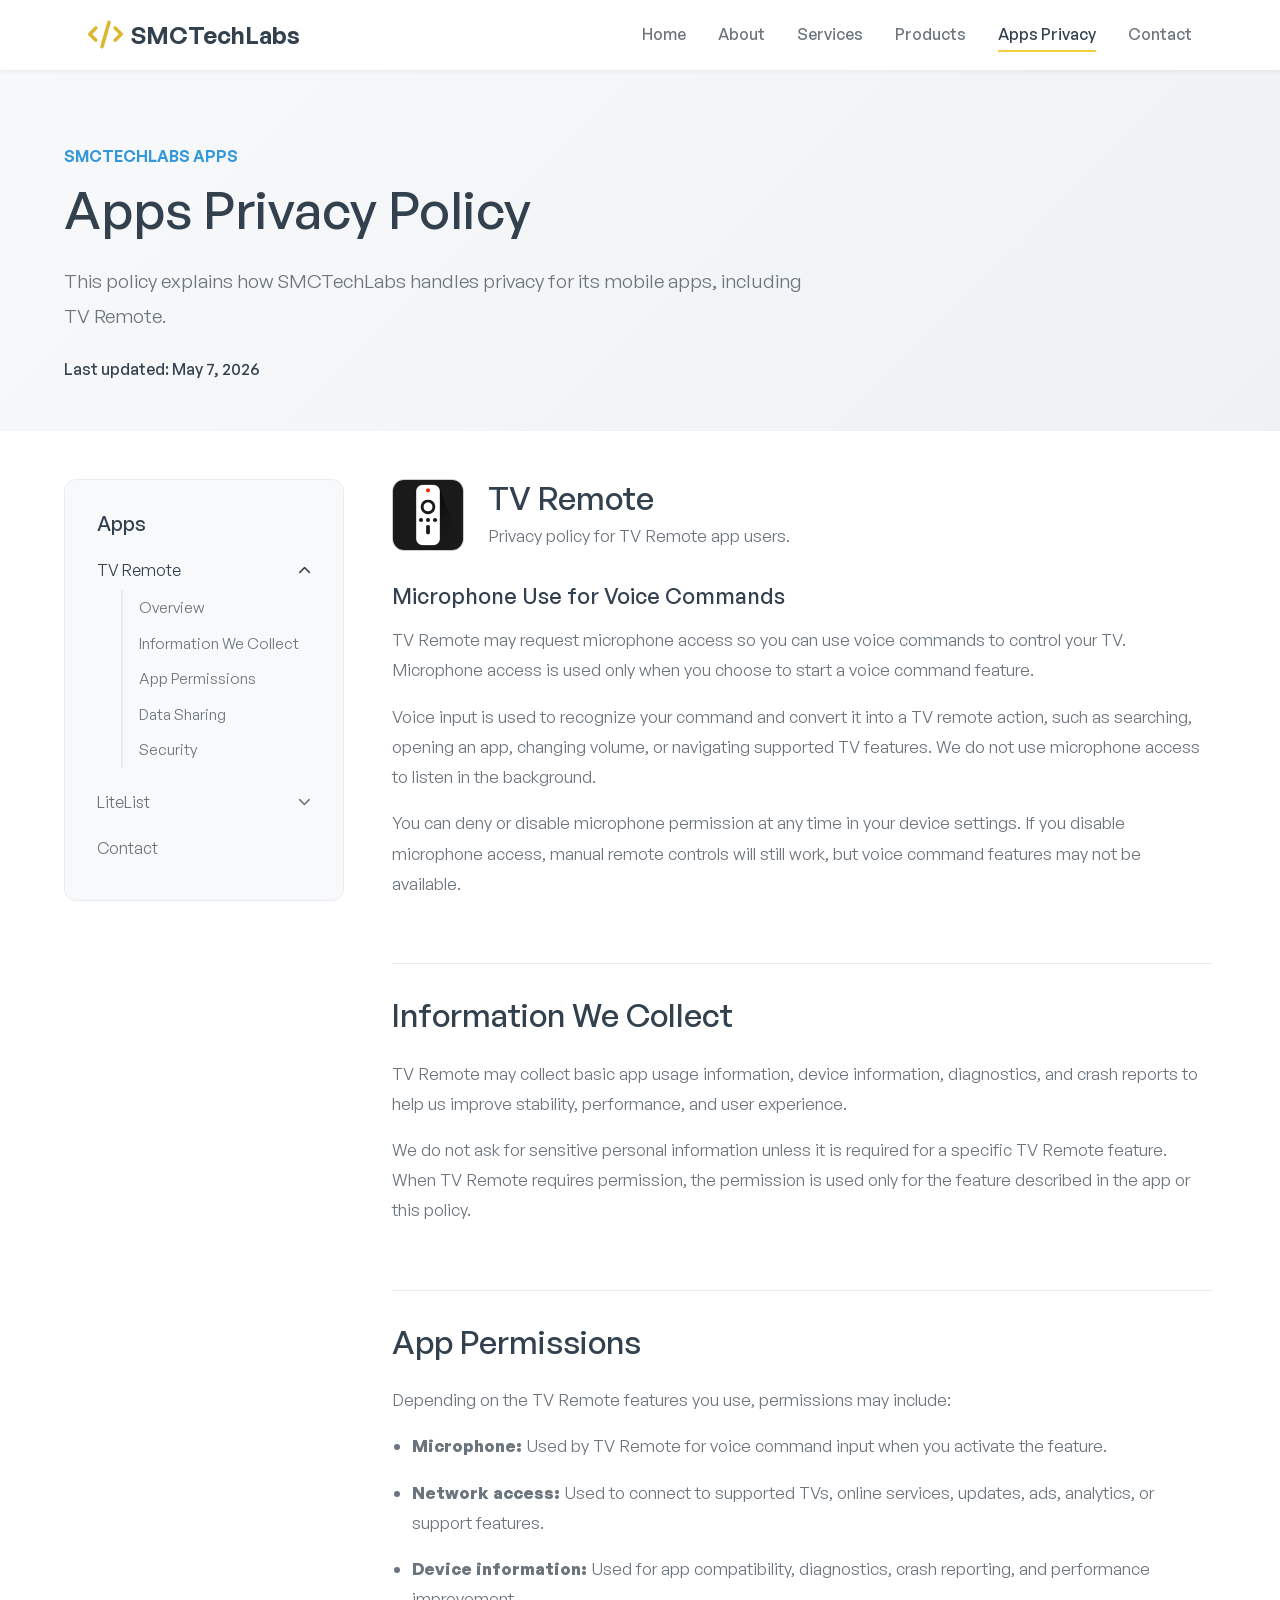
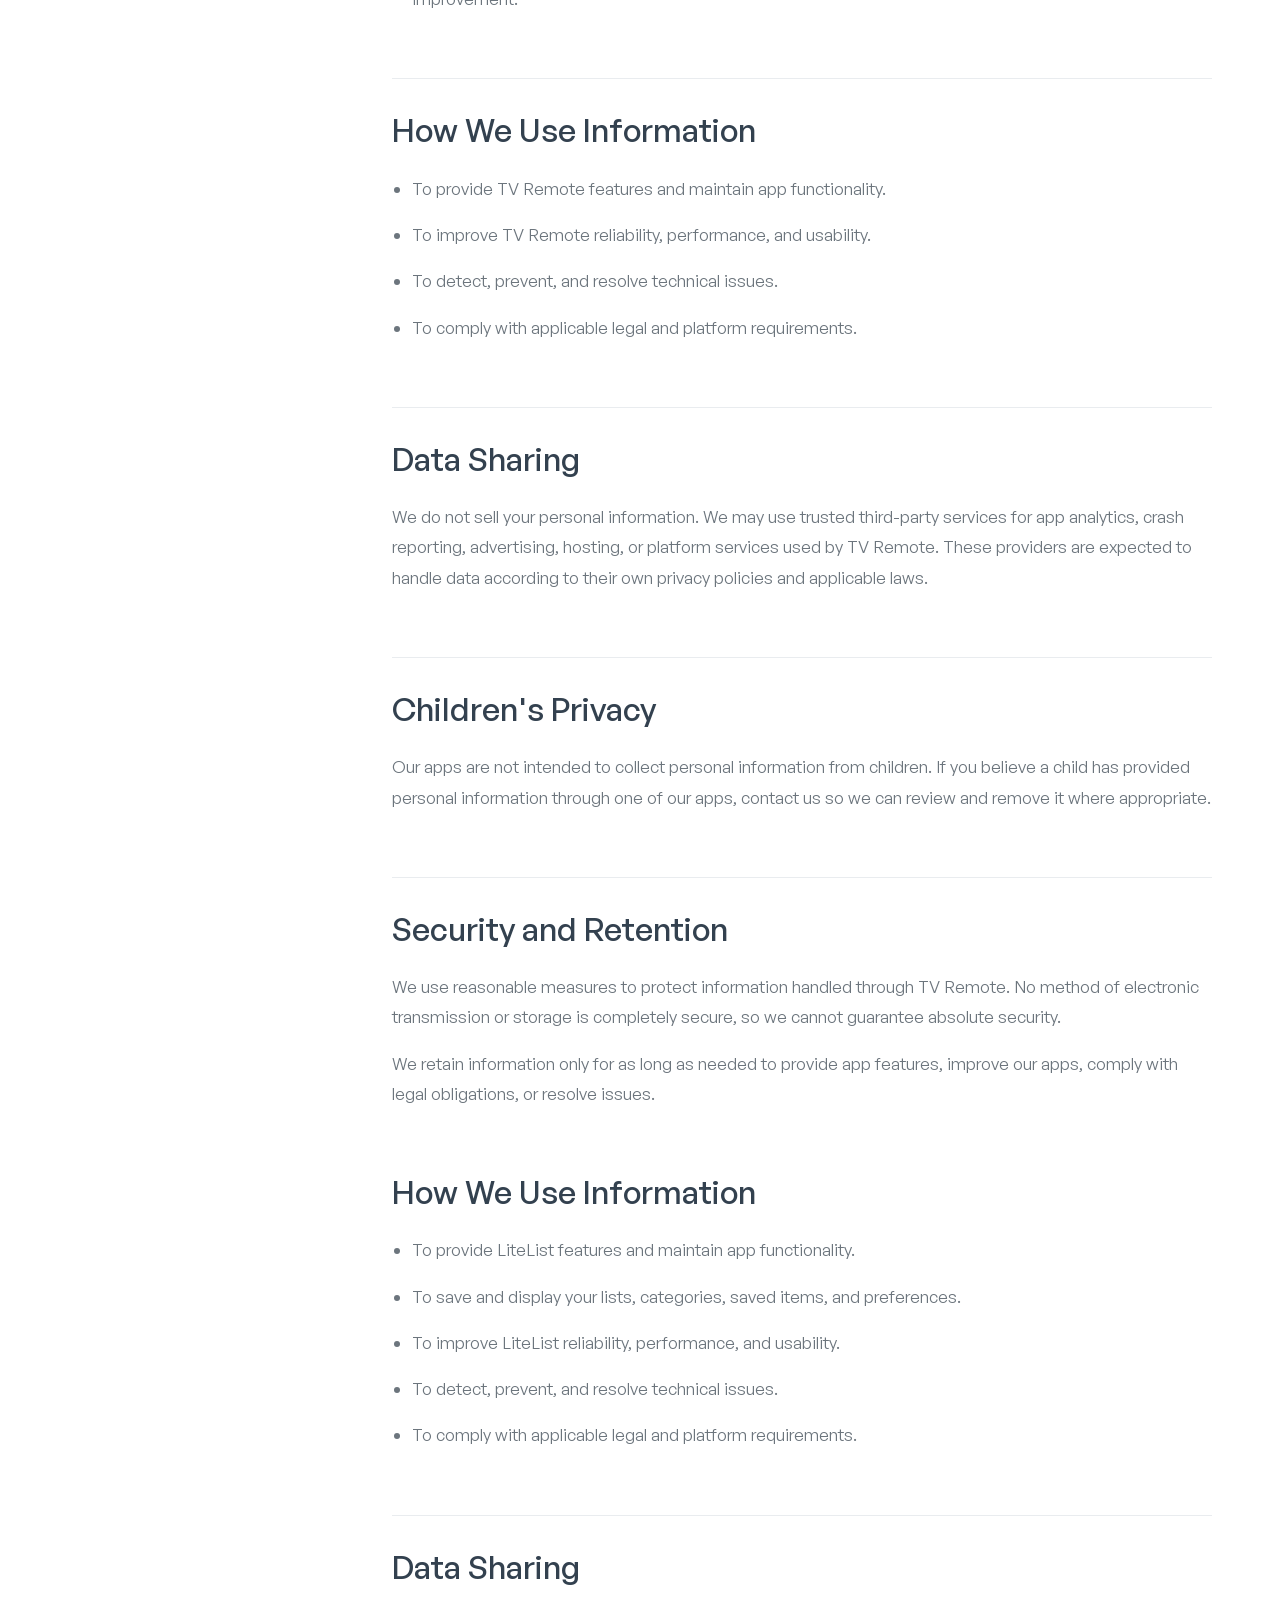
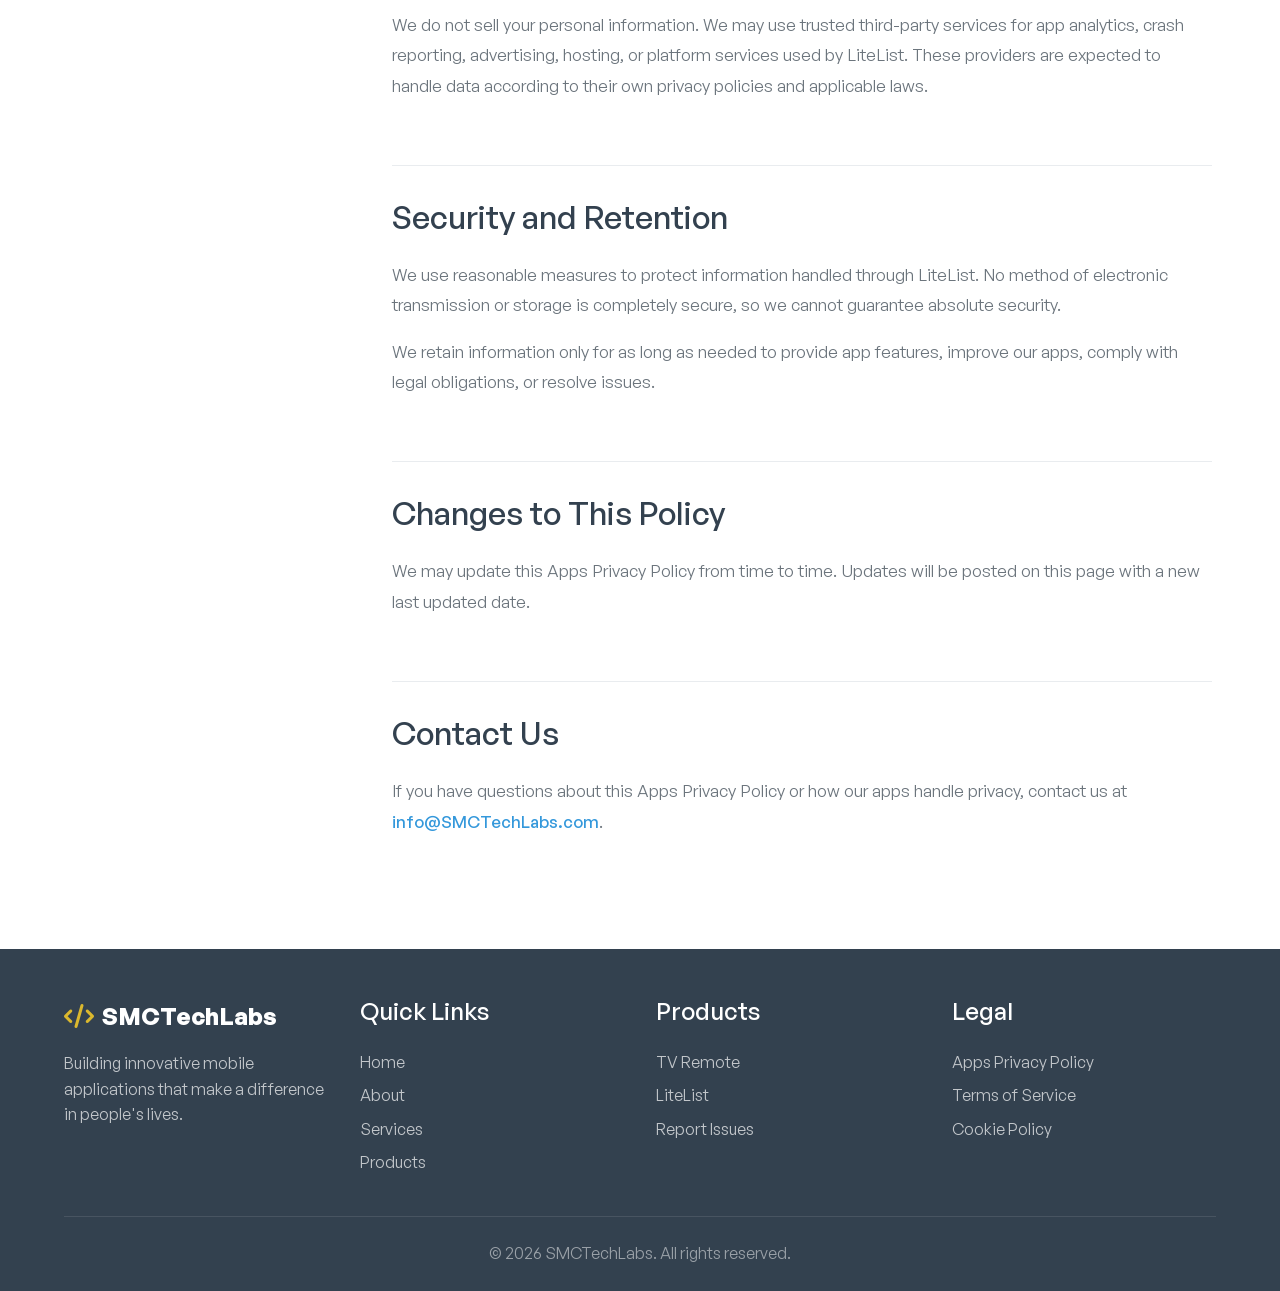
==== commit 45c6b29a: "style" ====
--- a/apps-privacy-policy.html
+++ b/apps-privacy-policy.html
@@ -89,6 +89,7 @@
                 </aside>
 
                 <article class="policy-article">
+                    <div class="policy-app-panel" data-policy-app="tv-remote">
                     <section id="tv-remote" class="policy-section">
                         <div class="app-policy-header">
                             <div class="app-policy-icon">
@@ -181,6 +182,9 @@
                         </p>
                     </section>
 
+                    </div>
+
+                    <div class="policy-app-panel" data-policy-app="litelist" hidden>
                     <section id="litelist" class="policy-section">
                         <div class="app-policy-header">
                             <div class="app-policy-icon">
@@ -221,6 +225,8 @@
                         </ul>
                     </section>
 
+                    </div>
+
                     <section class="policy-section">
                         <h2>How We Use Information</h2>
                         <ul>
--- a/css/style.css
+++ b/css/style.css
@@ -27,11 +27,11 @@
    =================================== */
 :root {
     /* Colors */
-    --primary-color: #F4D03F;
+    --primary-color: #dbb82e;
     --primary-dark: #D4AF37;
-    --secondary-color: #2C3E50;
+    --secondary-color: #33414f;
     --accent-color: #3498DB;
-    --text-dark: #1a1a1a;
+    --text-dark: #33414f;
     --text-light: #6c757d;
     --bg-light: #f8f9fa;
     --bg-white: #ffffff;
@@ -125,7 +125,7 @@
 }
 
 section {
-    padding: var(--spacing-2xl) 0;
+    padding: var(--spacing-xl) 0;
 }
 
 /* ===================================
@@ -203,8 +203,7 @@
     background: var(--text-dark);
     color: var(--bg-white);
     padding: 0.75rem 1.5rem;
-    margin-right: ;
-    margin-right: 1rem
+    margin-right: 1rem;
 }
 
 .btn-playstore:hover {
@@ -374,7 +373,7 @@
 }
 
 .hero-title {
-    font-size: 3.5rem;
+    font-size: 3rem;
     margin-bottom: var(--spacing-md);
     line-height: 1.1;
 }
@@ -398,26 +397,58 @@
     animation: fadeInRight 0.8s ease;
 }
 
-.floating-card {
+.hero-app-slider {
+    position: relative;
     width: 300px;
     height: 300px;
-    background: var(--gradient-1);
+    perspective: 900px;
+    transform-style: preserve-3d;
+}
+
+.hero-app-card {
+    position: absolute;
+    inset: 0;
+    display: flex;
+    align-items: center;
+    justify-content: center;
+    background: var(--bg-white);
     border-radius: var(--radius-xl);
-    display: flex;
-    align-items: center;
-    justify-content: center;
     box-shadow: var(--shadow-xl);
-    animation: float 3s ease-in-out infinite;
-}
-
-.floating-card i {
-    font-size: 8rem;
-    color: var(--bg-white);
-}
-
-@keyframes float {
-    0%, 100% { transform: translateY(0); }
-    50% { transform: translateY(-20px); }
+    animation: appIconOrbit 8s ease-in-out infinite;
+    will-change: transform, opacity;
+}
+
+.hero-app-card-litelist {
+    animation-delay: -4s;
+}
+
+.hero-app-card-tv {
+    animation-delay: 0s;
+}
+
+.hero-app-card img {
+    width: 62%;
+    height: 62%;
+    object-fit: contain;
+    border-radius: var(--radius-lg);
+}
+
+@keyframes appIconOrbit {
+    0%, 40% {
+        opacity: 1;
+        transform: translate3d(0, 0, 90px) rotateY(0deg) scale(1);
+        z-index: 2;
+    }
+    50%, 90% {
+        opacity: 0.45;
+        transform: translate3d(70%, -9%, -100px) rotateY(-28deg) scale(0.74);
+        z-index: 1;
+    }
+    100% {
+        opacity: 1;
+        transform: translate3d(0, 0, 90px) rotateY(0deg) scale(1);
+        z-index: 2;
+    }
 }
 
 @keyframes fadeInUp {
@@ -447,11 +478,11 @@
    =================================== */
 .section-header {
     text-align: center;
-    margin-bottom: var(--spacing-xl);
+    margin-bottom: var(--spacing-lg);
 }
 
 .section-title {
-    font-size: 2.5rem;
+    font-size: 2rem;
     margin-bottom: var(--spacing-sm);
 }
 
@@ -608,10 +639,16 @@
    =================================== */
 .products {
     background: var(--bg-white);
+    padding: var(--spacing-lg) 0;
+    scroll-margin-top: 40px;
 }
 
 .product-slider {
     position: relative;
+}
+
+.products .section-header {
+    margin-bottom: var(--spacing-md);
 }
 
 .product-slider-viewport {
@@ -627,10 +664,10 @@
 .product-showcase {
     flex: 0 0 100%;
     display: grid;
-    grid-template-columns: 1fr 1fr;
-    gap: var(--spacing-xl);
-    align-items: center;
-    padding: 0 var(--spacing-lg);
+    grid-template-columns: minmax(320px, 0.9fr) minmax(420px, 1.1fr);
+    gap: var(--spacing-lg);
+    align-items: center;
+    padding: 0 var(--spacing-md);
     margin-bottom: 0;
 }
 
@@ -644,12 +681,12 @@
     align-items: center;
     justify-content: center;
     gap: var(--spacing-md);
-    margin-top: var(--spacing-xl);
+    margin-top: var(--spacing-lg);
 }
 
 .product-slider-btn {
-    width: 44px;
-    height: 44px;
+    width: 40px;
+    height: 40px;
     display: flex;
     align-items: center;
     justify-content: center;
@@ -689,9 +726,9 @@
 
 .product-logo {
     display: inline-block;
-    width: 120px;
-    height: 120px;
-    margin-right: var(--spacing-md);
+    width: 84px;
+    height: 84px;
+    margin-right: var(--spacing-sm);
     vertical-align: middle;
 }
 
@@ -699,60 +736,78 @@
     width: 100%;
     height: 100%;
     object-fit: contain;
+    border-radius: 1rem;
 }
 
 .product-name {
     display: inline-block;
-    font-size: 2.5rem;
+    font-size: 2.2rem;
     margin-bottom: 0;
     vertical-align: middle;
 }
 
 .product-tagline {
-    font-size: 1.25rem;
-    color: var(--accent-color);
+    font-size: 1.1rem;
+    color: var(--primary-color);
+    margin-bottom: var(--spacing-sm);
+}
+
+.product-description {
+    font-size: 1rem;
+    line-height: 1.55;
     margin-bottom: var(--spacing-md);
 }
 
-.product-description {
-    font-size: 1.1rem;
-    line-height: 1.8;
-    margin-bottom: var(--spacing-lg);
-}
-
 .product-features {
-    margin-bottom: var(--spacing-lg);
+    margin-bottom: var(--spacing-md);
+}
+
+.product-buttons {
+    display: flex;
+    flex-wrap: wrap;
+    gap: var(--spacing-sm);
+    align-items: center;
+}
+
+.product-buttons .btn {
+    min-height: 52px;
+    padding: 0.7rem 1.25rem;
+    border-radius: var(--radius-md);
+}
+
+.product-buttons .btn-playstore {
+    margin-right: 0;
 }
 
 .feature {
     display: flex;
     align-items: center;
     gap: var(--spacing-sm);
-    margin-bottom: var(--spacing-sm);
+    margin-bottom: 0.75rem;
 }
 
 .feature i {
     color: var(--success-color);
-    font-size: 1.25rem;
+    font-size: 1.1rem;
     flex-shrink: 0;
 }
 
 .feature span {
-    font-size: 1rem;
+    font-size: 0.95rem;
     color: var(--text-light);
 }
 
 .product-visuals {
     display: flex;
-    gap: var(--spacing-md);
+    gap: var(--spacing-sm);
     justify-content: center;
     align-items: center;
 }
 
 .phone-mockup {
-    flex: 1;
-    max-width: 280px;
-    border-radius: var(--radius-xl);
+    flex: 0 1 180px;
+    max-width: 180px;
+    border-radius: var(--radius-lg);
     overflow: hidden;
     box-shadow: var(--shadow-xl);
     transition: var(--transition-base);
@@ -765,6 +820,8 @@
 .phone-mockup img {
     width: 100%;
     height: auto;
+    max-height: min(54vh, 430px);
+    object-fit: contain;
 }
 
 .phone-placeholder {
@@ -915,6 +972,7 @@
 }
 
 .policy-section {
+    scroll-margin-top: 90px;
     padding: 0 0 var(--spacing-xl);
     margin-bottom: var(--spacing-lg);
     border-bottom: 1px solid var(--border-color);
@@ -978,9 +1036,9 @@
     align-items: center;
     justify-content: center;
     flex-shrink: 0;
-    background: #181818;
     border-radius: var(--radius-md);
     overflow: hidden;
+    border: 1px solid #ccc
 }
 
 .app-policy-icon img {
--- a/css/responsive.css
+++ b/css/responsive.css
@@ -41,13 +41,9 @@
         order: -1;
     }
     
-    .floating-card {
+    .hero-app-slider {
         width: 200px;
         height: 200px;
-    }
-    
-    .floating-card i {
-        font-size: 5rem;
     }
     
     /* About Section */
@@ -66,13 +62,31 @@
     }
     
     /* Products Section */
+    .products {
+        padding: var(--spacing-md) 0;
+    }
+
+    .products .section-header {
+        margin-bottom: var(--spacing-sm);
+    }
+
     .product-showcase {
         grid-template-columns: 1fr;
+        gap: var(--spacing-md);
         padding: 0 var(--spacing-md);
     }
     
     .product-visuals {
         order: -1;
+        flex-direction: row;
+    }
+
+    .phone-mockup {
+        max-width: 180px;
+    }
+
+    .phone-mockup img {
+        max-height: min(36vh, 320px);
     }
     
     /* Contact Section */
@@ -110,7 +124,7 @@
     }
     
     section {
-        padding: var(--spacing-xl) 0;
+        padding: var(--spacing-md) 0;
     }
     
     /* Typography */
@@ -189,13 +203,9 @@
         justify-content: center;
     }
     
-    .floating-card {
+    .hero-app-slider {
         width: 180px;
         height: 180px;
-    }
-    
-    .floating-card i {
-        font-size: 4rem;
     }
     
     /* Section Headers */
@@ -233,32 +243,51 @@
     
     /* Products Section */
     .product-logo {
-        width: 100px;
-        height: 100px;
+        width: 64px;
+        height: 64px;
     }
     
     .product-name {
-        font-size: 2rem;
+        font-size: 1.8rem;
     }
     
     .product-tagline {
-        font-size: 1.1rem;
+        font-size: 1rem;
+        margin-bottom: 0.75rem;
     }
     
     .product-description {
-        font-size: 1rem;
+        font-size: 0.95rem;
+        line-height: 1.45;
+        margin-bottom: var(--spacing-sm);
     }
 
     .product-showcase {
+        gap: var(--spacing-sm);
         padding: 0 var(--spacing-sm);
     }
     
     .product-visuals {
-        flex-direction: column;
+        flex-direction: row;
+        gap: 0.75rem;
     }
     
     .phone-mockup {
-        max-width: 100%;
+        max-width: min(42vw, 145px);
+    }
+
+    .phone-mockup img {
+        max-height: min(32vh, 250px);
+    }
+
+    .product-slider-controls {
+        margin-top: var(--spacing-md);
+    }
+
+    .product-buttons .btn {
+        min-height: 48px;
+        padding: 0.65rem 1rem;
+        font-size: 0.95rem;
     }
     
     /* Footer */
@@ -294,13 +323,9 @@
         font-size: 1.75rem;
     }
     
-    .floating-card {
+    .hero-app-slider {
         width: 150px;
         height: 150px;
-    }
-    
-    .floating-card i {
-        font-size: 3rem;
     }
     
     /* Service Cards */
@@ -324,12 +349,32 @@
     
     /* Product */
     .product-logo {
-        width: 80px;
-        height: 80px;
+        width: 56px;
+        height: 56px;
     }
     
     .product-name {
-        font-size: 1.75rem;
+        font-size: 1.5rem;
+    }
+
+    .product-description {
+        font-size: 0.9rem;
+    }
+
+    .feature {
+        margin-bottom: 0.5rem;
+    }
+
+    .feature span {
+        font-size: 0.9rem;
+    }
+
+    .phone-mockup {
+        max-width: min(42vw, 120px);
+    }
+
+    .phone-mockup img {
+        max-height: min(30vh, 220px);
     }
 
     /* Policy Page */
@@ -374,7 +419,7 @@
     
     .hero {
         min-height: auto;
-        padding: var(--spacing-xl) 0;
+        padding: var(--spacing-lg) 0;
     }
 }
 
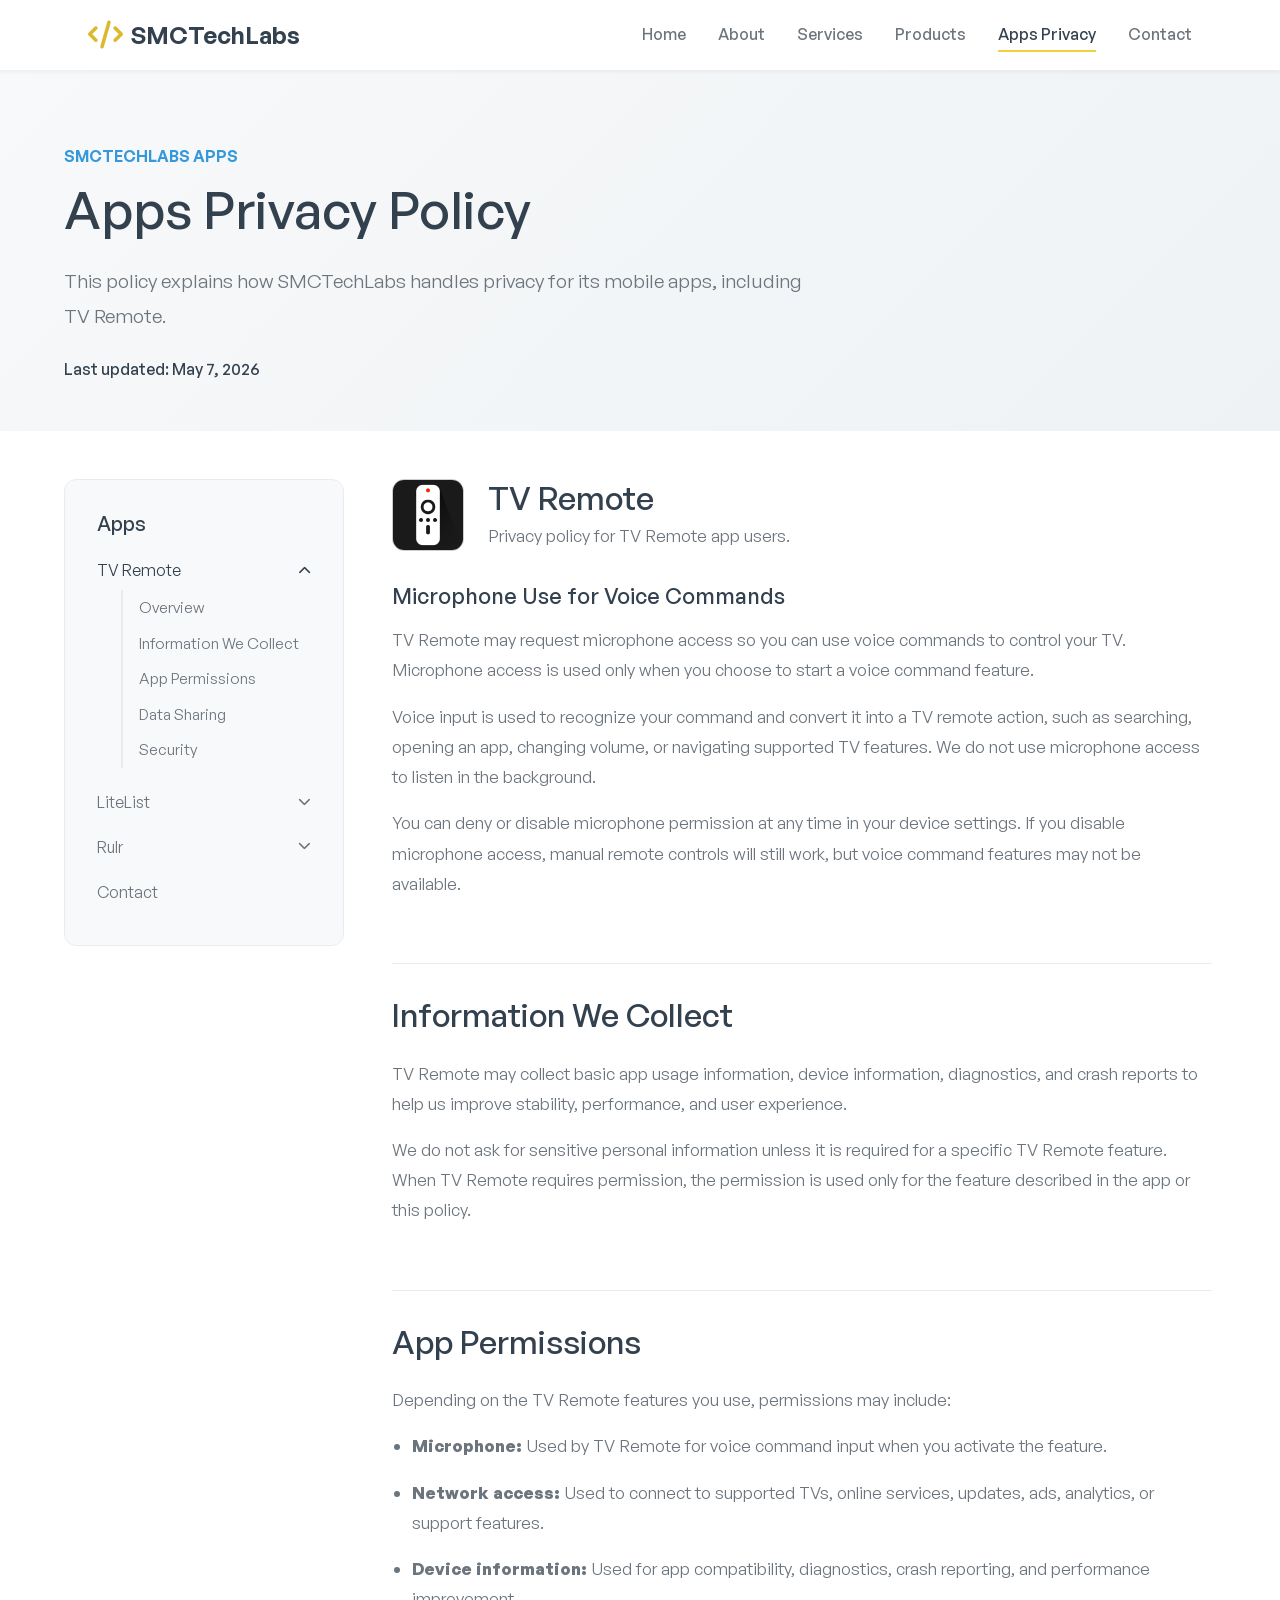
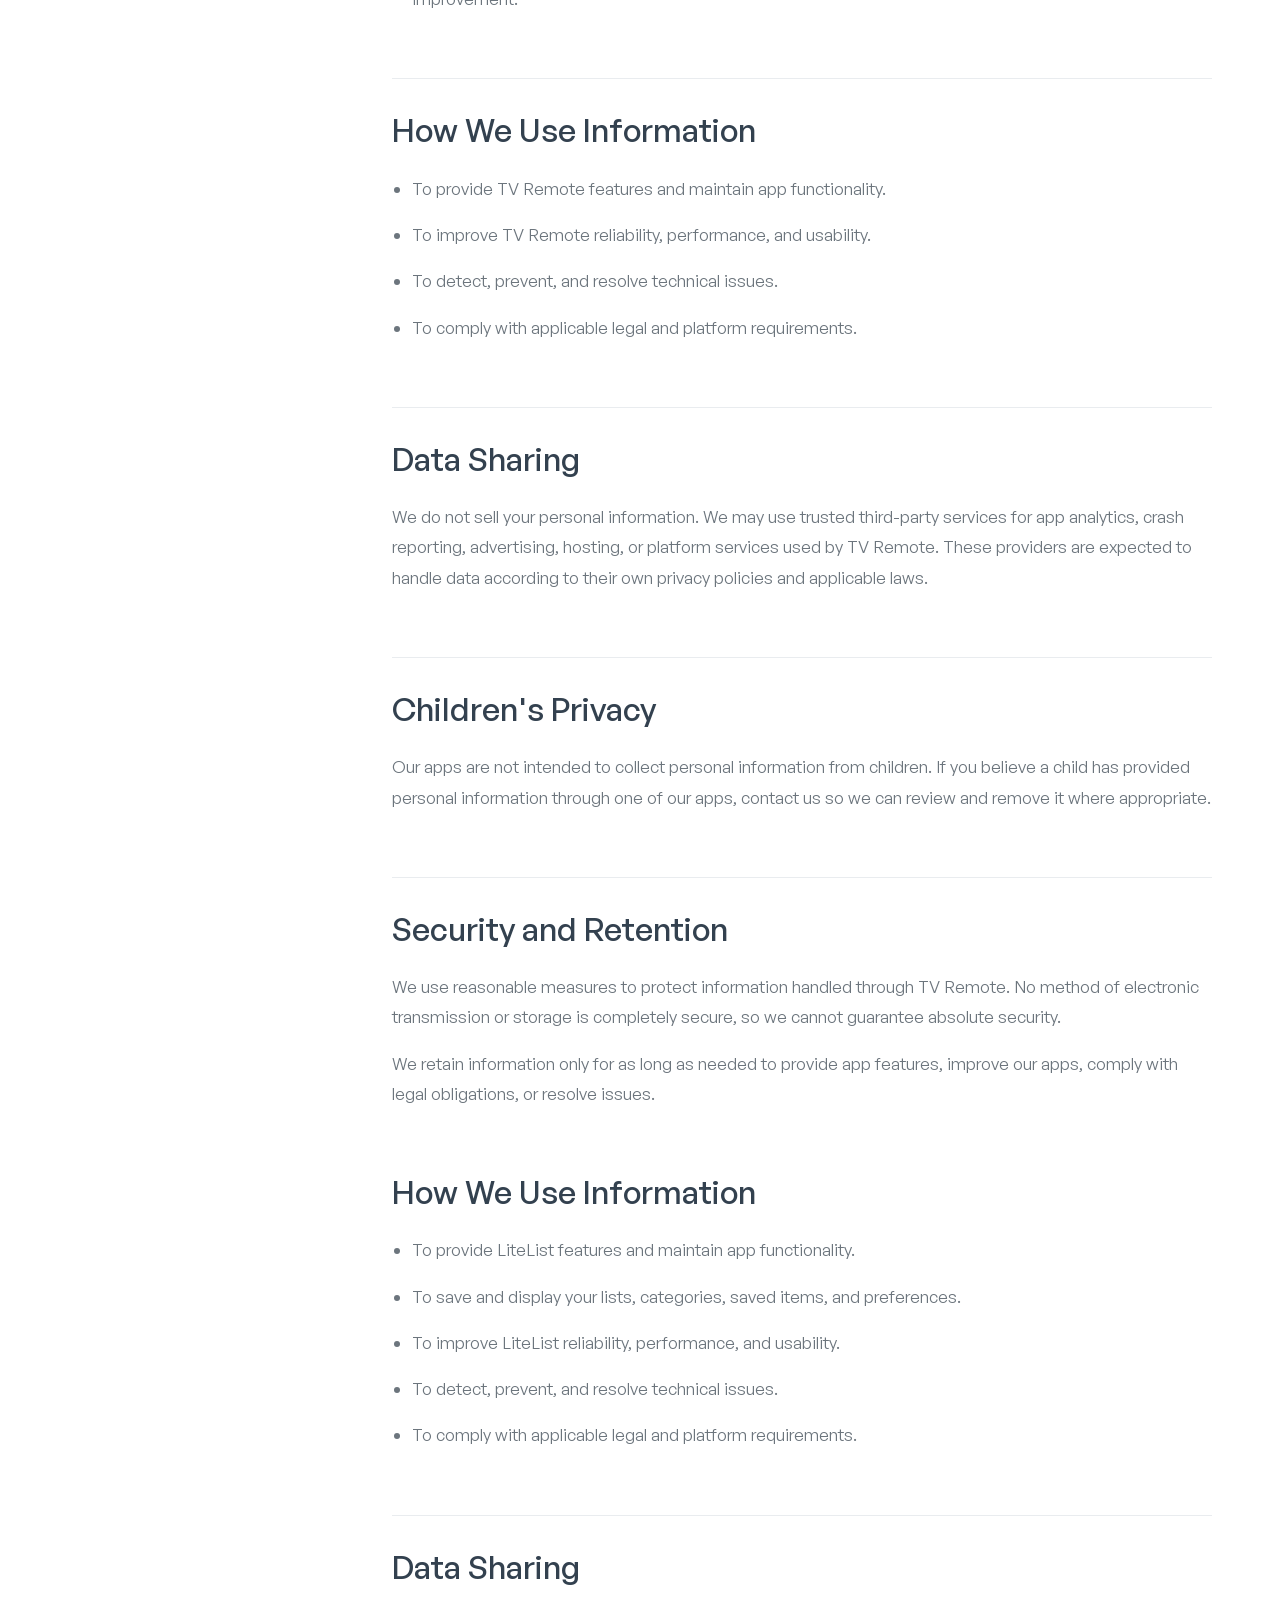
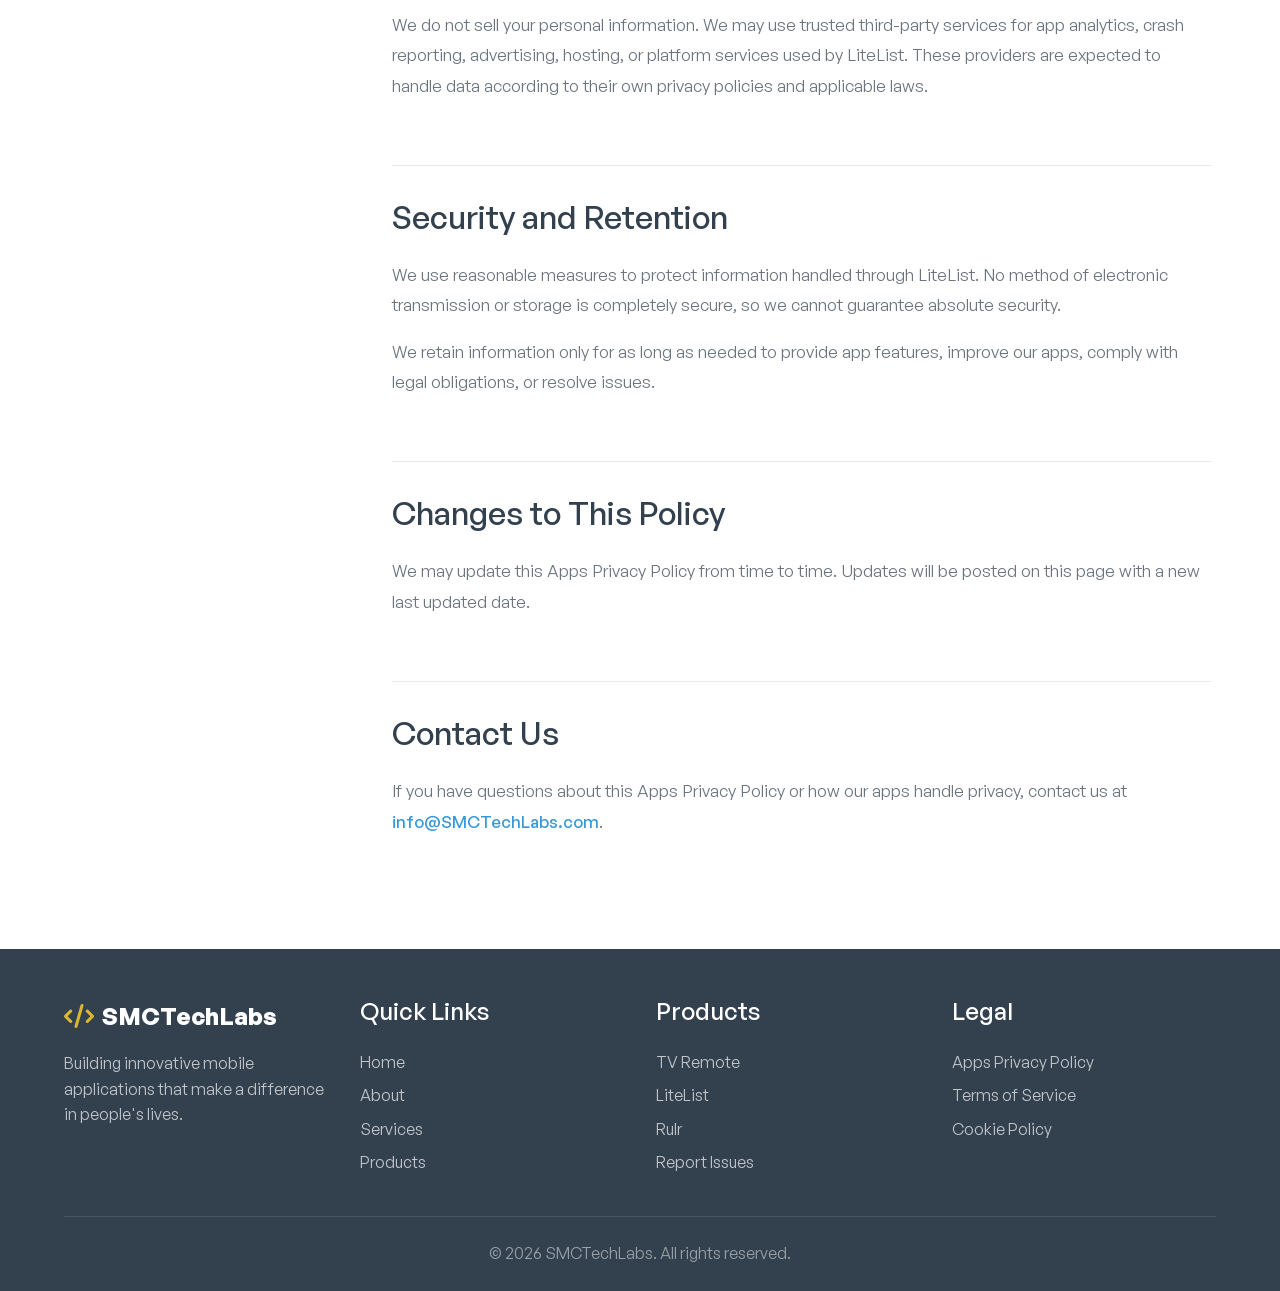
==== commit 22d5ab40: "Rulr added" ====
--- a/apps-privacy-policy.html
+++ b/apps-privacy-policy.html
@@ -85,6 +85,20 @@
                             <a href="#litelist-security">Security</a>
                         </div>
                     </div>
+                    <div class="policy-app-group">
+                        <button class="policy-app-toggle" type="button" aria-expanded="false" aria-controls="rulr-subnav">
+                            <span>Rulr</span>
+                            <i class="fas fa-chevron-down" aria-hidden="true"></i>
+                        </button>
+                        <div class="policy-subnav" id="rulr-subnav" aria-label="Rulr policy sections" hidden>
+                            <a href="#rulr">Overview</a>
+                            <a href="#rulr-information">Information We Collect</a>
+                            <a href="#rulr-sensors">Device Sensors</a>
+                            <a href="#rulr-storage">Local Storage</a>
+                            <a href="#rulr-sharing">Third-Party Services</a>
+                            <a href="#rulr-terms">Terms of Use</a>
+                        </div>
+                    </div>
                     <a href="#contact-policy">Contact</a>
                 </aside>
 
@@ -260,6 +274,102 @@
                         </p>
                     </section>
 
+                    <div class="policy-app-panel" data-policy-app="rulr" hidden>
+                    <section id="rulr" class="policy-section">
+                        <div class="app-policy-header">
+                            <div class="app-policy-icon">
+                                <img src="assets/images/rulr-icon.png" alt="Rulr app icon">
+                            </div>
+                            <div>
+                                <h2>Rulr</h2>
+                                <p>Privacy policy for Rulr app users.</p>
+                            </div>
+                        </div>
+
+                        <p>
+                            Rulr is an on-screen ruler, spirit level, and length unit converter. We do not require an
+                            account and we do not collect personal information through the app.
+                        </p>
+                    </section>
+
+                    <section id="rulr-information" class="policy-section">
+                        <h2>Information We Collect</h2>
+                        <p>
+                            Rulr stores your selected preferences, such as theme, language, default unit, and
+                            calibration settings, on your device. We do not require an account and we do not collect
+                            personal information through the app.
+                        </p>
+                    </section>
+
+                    <section id="rulr-sensors" class="policy-section">
+                        <h2>Device Sensors</h2>
+                        <p>
+                            The app uses device motion sensors to provide ruler and spirit level features. Sensor
+                            readings are processed on your device and are not sent to us.
+                        </p>
+                    </section>
+
+                    <section id="rulr-storage" class="policy-section">
+                        <h2>Local Storage</h2>
+                        <p>
+                            Saved settings and calibration values remain on your device unless you delete the app data
+                            or uninstall the app.
+                        </p>
+                    </section>
+
+                    <section id="rulr-sharing" class="policy-section">
+                        <h2>Third-Party Services</h2>
+                        <p>
+                            The app may display ads or use app-store services. Those services may process data
+                            according to their own privacy policies.
+                        </p>
+                    </section>
+
+                    <section class="policy-section">
+                        <h2>Contact</h2>
+                        <p>
+                            For privacy questions, contact the app developer through the support details listed on the
+                            app store page.
+                        </p>
+                    </section>
+
+                    <section id="rulr-terms" class="policy-section">
+                        <h2>Terms of Use</h2>
+                        <p class="policy-updated">Last updated: May 13, 2026</p>
+
+                        <h3>Use of the App</h3>
+                        <p>
+                            Rulr is provided for general measuring and leveling assistance. Measurements can vary by
+                            device, screen calibration, sensors, and usage conditions.
+                        </p>
+
+                        <h3>No Professional Guarantee</h3>
+                        <p>
+                            Do not rely on the app for safety-critical, medical, legal, construction, or other
+                            professional measurements where precision is required.
+                        </p>
+
+                        <h3>User Responsibility</h3>
+                        <p>
+                            You are responsible for checking calibration and confirming measurements with appropriate
+                            tools before making decisions based on them.
+                        </p>
+
+                        <h3>Changes</h3>
+                        <p>
+                            We may update the app or these terms from time to time. Continued use of the app means you
+                            accept the current terms.
+                        </p>
+
+                        <h3>Contact</h3>
+                        <p>
+                            For terms or support questions, contact the app developer through the support details
+                            listed on the app store page.
+                        </p>
+                    </section>
+
+                    </div>
+
                     <section class="policy-section">
                         <h2>Changes to This Policy</h2>
                         <p>
@@ -306,6 +416,7 @@
                     <ul>
                         <li><a href="#tv-remote">TV Remote</a></li>
                         <li><a href="#litelist">LiteList</a></li>
+                        <li><a href="#rulr">Rulr</a></li>
                         <li><a href="index.html#contact">Report Issues</a></li>
                     </ul>
                 </div>
--- a/css/style.css
+++ b/css/style.css
@@ -414,16 +414,20 @@
     background: var(--bg-white);
     border-radius: var(--radius-xl);
     box-shadow: var(--shadow-xl);
-    animation: appIconOrbit 8s ease-in-out infinite;
+    animation: appIconOrbit 12s ease-in-out infinite;
     will-change: transform, opacity;
 }
 
 .hero-app-card-litelist {
+    animation-delay: 0s;
+}
+
+.hero-app-card-tv {
     animation-delay: -4s;
 }
 
-.hero-app-card-tv {
-    animation-delay: 0s;
+.hero-app-card-rulr {
+    animation-delay: -8s;
 }
 
 .hero-app-card img {
@@ -434,14 +438,14 @@
 }
 
 @keyframes appIconOrbit {
-    0%, 40% {
+    0%, 27% {
         opacity: 1;
         transform: translate3d(0, 0, 90px) rotateY(0deg) scale(1);
         z-index: 2;
     }
-    50%, 90% {
-        opacity: 0.45;
-        transform: translate3d(70%, -9%, -100px) rotateY(-28deg) scale(0.74);
+    37%, 95% {
+        opacity: 0.4;
+        transform: translate3d(70%, -9%, -100px) rotateY(-28deg) scale(0.72);
         z-index: 1;
     }
     100% {
@@ -804,6 +808,35 @@
     align-items: center;
 }
 
+.product-visuals-strip {
+    justify-content: flex-start;
+    overflow-x: auto;
+    overflow-y: hidden;
+    scroll-snap-type: x mandatory;
+    -webkit-overflow-scrolling: touch;
+    padding: var(--spacing-xs) var(--spacing-xs) var(--spacing-md);
+    scrollbar-width: thin;
+    scrollbar-color: var(--primary-color) transparent;
+}
+
+.product-visuals-strip::-webkit-scrollbar {
+    height: 8px;
+}
+
+.product-visuals-strip::-webkit-scrollbar-track {
+    background: transparent;
+}
+
+.product-visuals-strip::-webkit-scrollbar-thumb {
+    background: var(--primary-color);
+    border-radius: 999px;
+}
+
+.product-visuals-strip .phone-mockup {
+    flex: 0 0 180px;
+    scroll-snap-align: center;
+}
+
 .phone-mockup {
     flex: 0 1 180px;
     max-width: 180px;
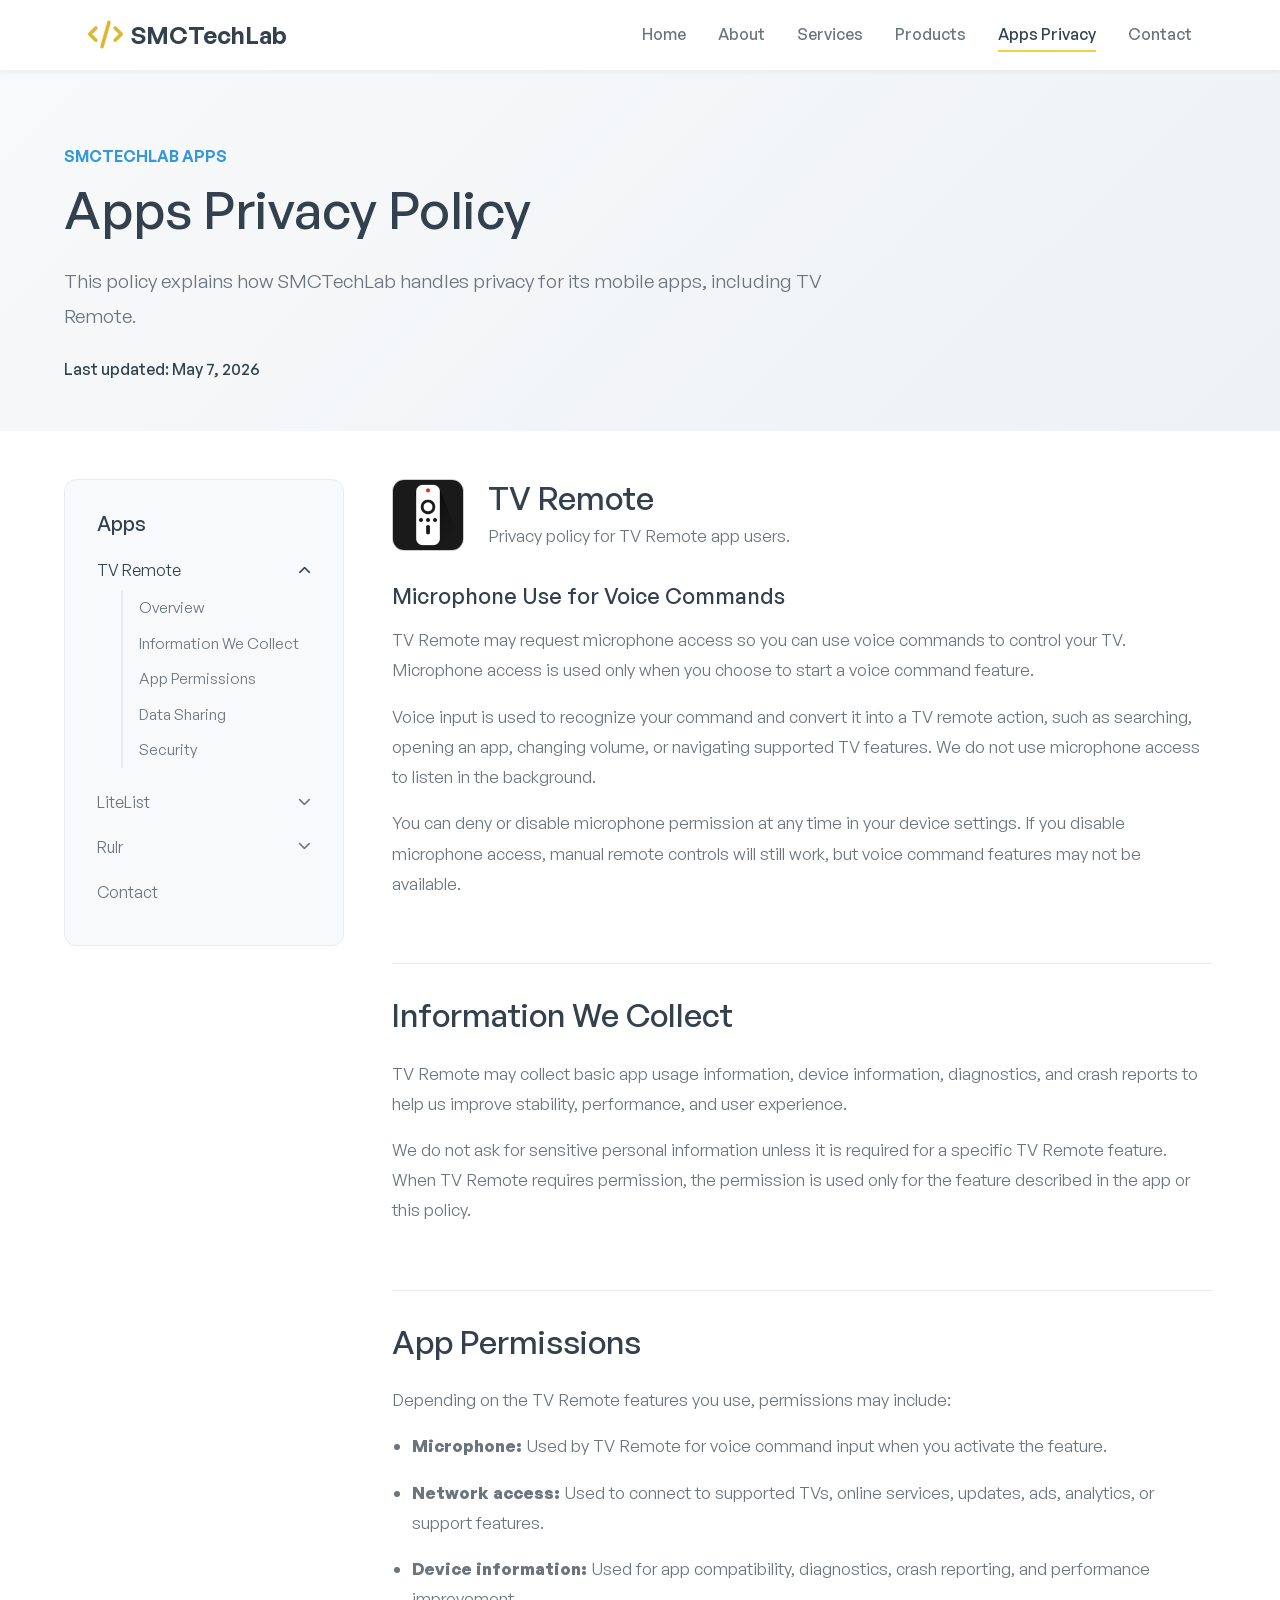
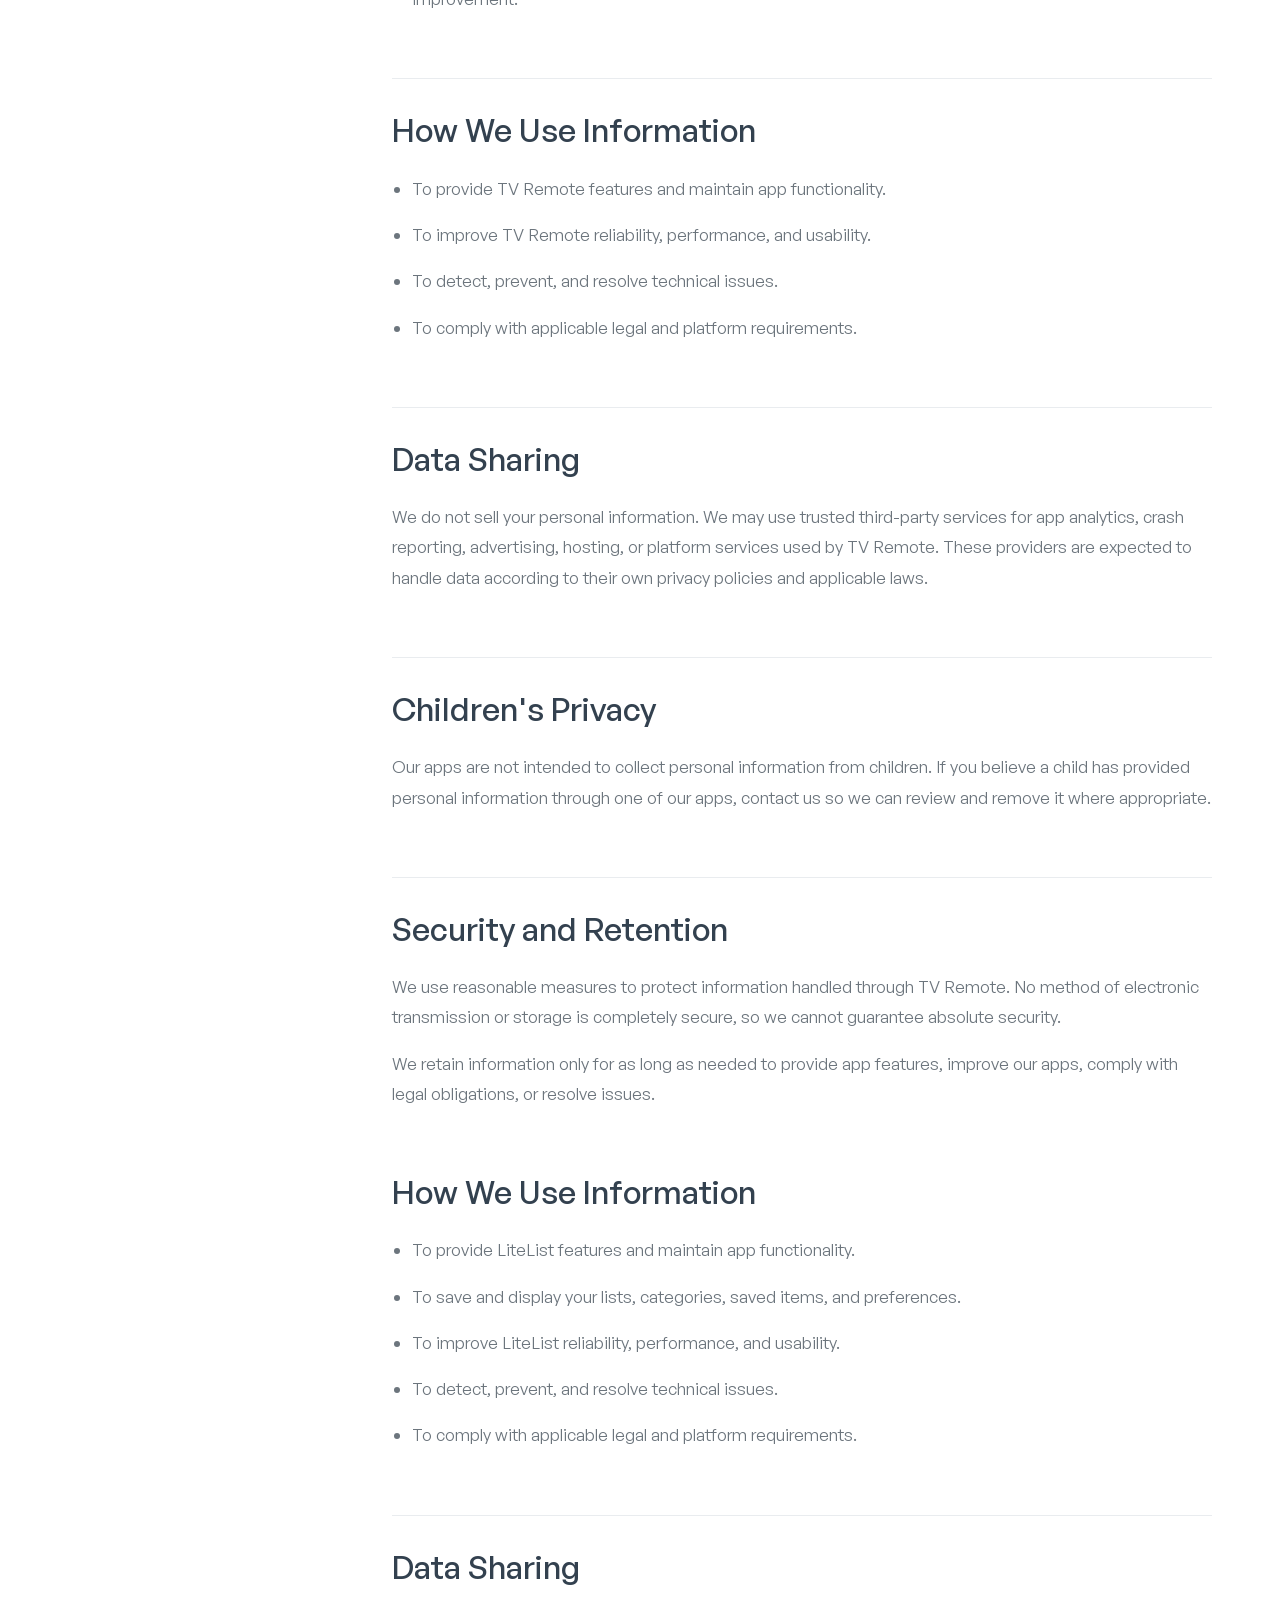
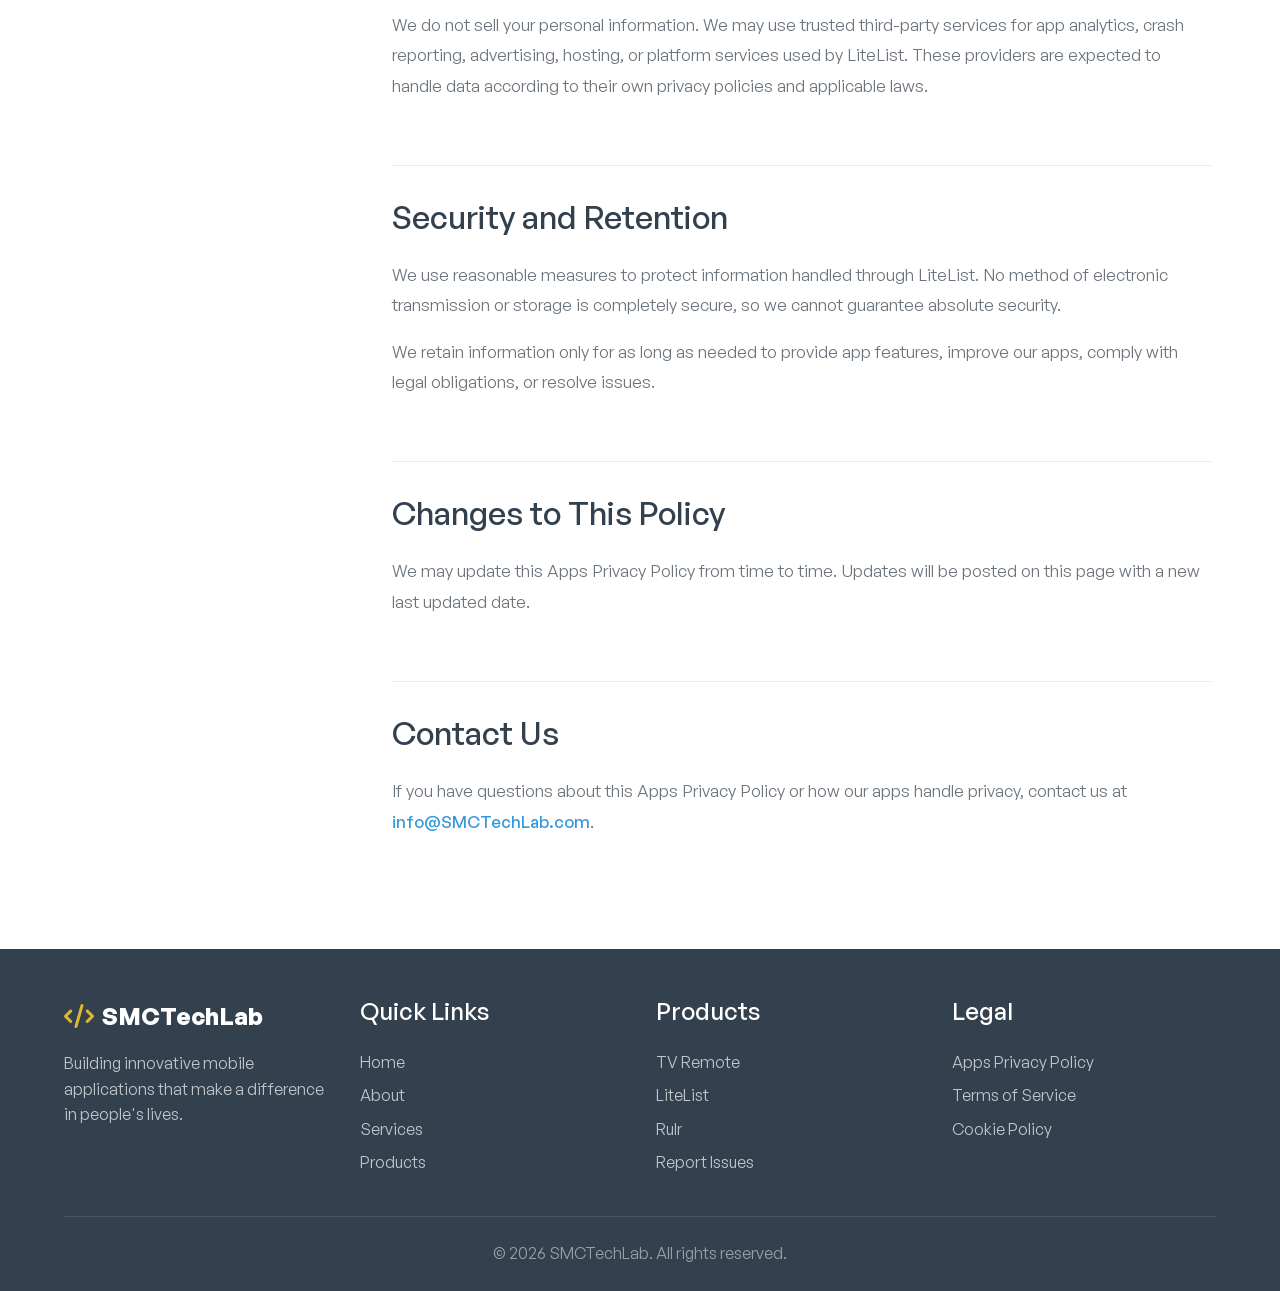
==== commit a0720d27: "labs to lab" ====
--- a/apps-privacy-policy.html
+++ b/apps-privacy-policy.html
@@ -1,10 +1,23 @@
 <!DOCTYPE html>
 <html lang="en">
 <head>
+    <!-- Google tag (gtag.js) -->
+    <script async src="https://www.googletagmanager.com/gtag/js?id=G-C2BT1W0NNQ"></script>
+    <script>
+      window.dataLayer = window.dataLayer || [];
+      function gtag(){dataLayer.push(arguments);}
+      gtag('js', new Date());
+
+      gtag('config', 'G-C2BT1W0NNQ');
+    </script>
     <meta charset="UTF-8">
     <meta name="viewport" content="width=device-width, initial-scale=1.0">
-    <meta name="description" content="Apps Privacy Policy for SMCTechLabs apps, including TV Remote microphone use for voice commands.">
-    <title>Apps Privacy Policy - SMCTechLabs</title>
+    <title>Apps Privacy Policy - LiteList, TV Remote & Rulr | SMCTechLab</title>
+    <meta name="description" content="Privacy policy for SMCTechLab Android apps: LiteList, TV Remote, and Rulr. Learn how we handle data, microphone access for voice commands, app permissions, local storage, and user privacy.">
+    <meta name="keywords" content="SMCTechLab privacy policy, LiteList privacy policy, TV Remote privacy policy, Rulr privacy policy, app data privacy, Android app permissions, microphone voice commands, local storage, data sharing, app security, user privacy, smctechlab.in">
+    <meta name="robots" content="index, follow, max-image-preview:large, max-snippet:-1, max-video-preview:-1">
+    <meta name="googlebot" content="index, follow">
+    <link rel="canonical" href="https://smctechlab.in/apps-privacy-policy.html">
 
     <!-- Font Awesome Icons -->
     <link rel="stylesheet" href="https://cdnjs.cloudflare.com/ajax/libs/font-awesome/6.4.0/css/all.min.css">
@@ -21,7 +34,7 @@
                 <div class="nav-wrapper">
                     <a href="index.html#home" class="logo">
                         <i class="fas fa-code"></i>
-                        <span>SMCTechLabs</span>
+                        <span>SMCTechLab</span>
                     </a>
 
                     <ul class="nav-menu" id="navMenu">
@@ -46,10 +59,10 @@
     <main>
         <section class="policy-hero">
             <div class="container">
-                <p class="policy-eyebrow">SMCTechLabs Apps</p>
+                <p class="policy-eyebrow">SMCTechLab Apps</p>
                 <h1>Apps Privacy Policy</h1>
                 <p class="policy-intro">
-                    This policy explains how SMCTechLabs handles privacy for its mobile apps, including TV Remote.
+                    This policy explains how SMCTechLab handles privacy for its mobile apps, including TV Remote.
                 </p>
                 <p class="policy-updated">Last updated: May 7, 2026</p>
             </div>
@@ -382,7 +395,7 @@
                         <h2>Contact Us</h2>
                         <p>
                             If you have questions about this Apps Privacy Policy or how our apps handle privacy, contact
-                            us at <a href="mailto:info@SMCTechLabs.com">info@SMCTechLabs.com</a>.
+                            us at <a href="mailto:info@SMCTechLab.com">info@SMCTechLab.com</a>.
                         </p>
                     </section>
                 </article>
@@ -396,7 +409,7 @@
                 <div class="footer-section">
                     <div class="footer-logo">
                         <i class="fas fa-code"></i>
-                        <span>SMCTechLabs</span>
+                        <span>SMCTechLab</span>
                     </div>
                     <p>Building innovative mobile applications that make a difference in people's lives.</p>
                 </div>
@@ -432,7 +445,7 @@
             </div>
 
             <div class="footer-bottom">
-                <p>&copy; 2026 SMCTechLabs. All rights reserved.</p>
+                <p>&copy; 2026 SMCTechLab. All rights reserved.</p>
             </div>
         </div>
     </footer>
--- a/css/style.css
+++ b/css/style.css
@@ -415,7 +415,7 @@
     border-radius: var(--radius-xl);
     box-shadow: var(--shadow-xl);
     animation: appIconOrbit 12s ease-in-out infinite;
-    will-change: transform, opacity;
+    will-change: transform;
 }
 
 .hero-app-card-litelist {
@@ -439,17 +439,14 @@
 
 @keyframes appIconOrbit {
     0%, 27% {
-        opacity: 1;
         transform: translate3d(0, 0, 90px) rotateY(0deg) scale(1);
         z-index: 2;
     }
     37%, 95% {
-        opacity: 0.4;
         transform: translate3d(70%, -9%, -100px) rotateY(-28deg) scale(0.72);
         z-index: 1;
     }
     100% {
-        opacity: 1;
         transform: translate3d(0, 0, 90px) rotateY(0deg) scale(1);
         z-index: 2;
     }
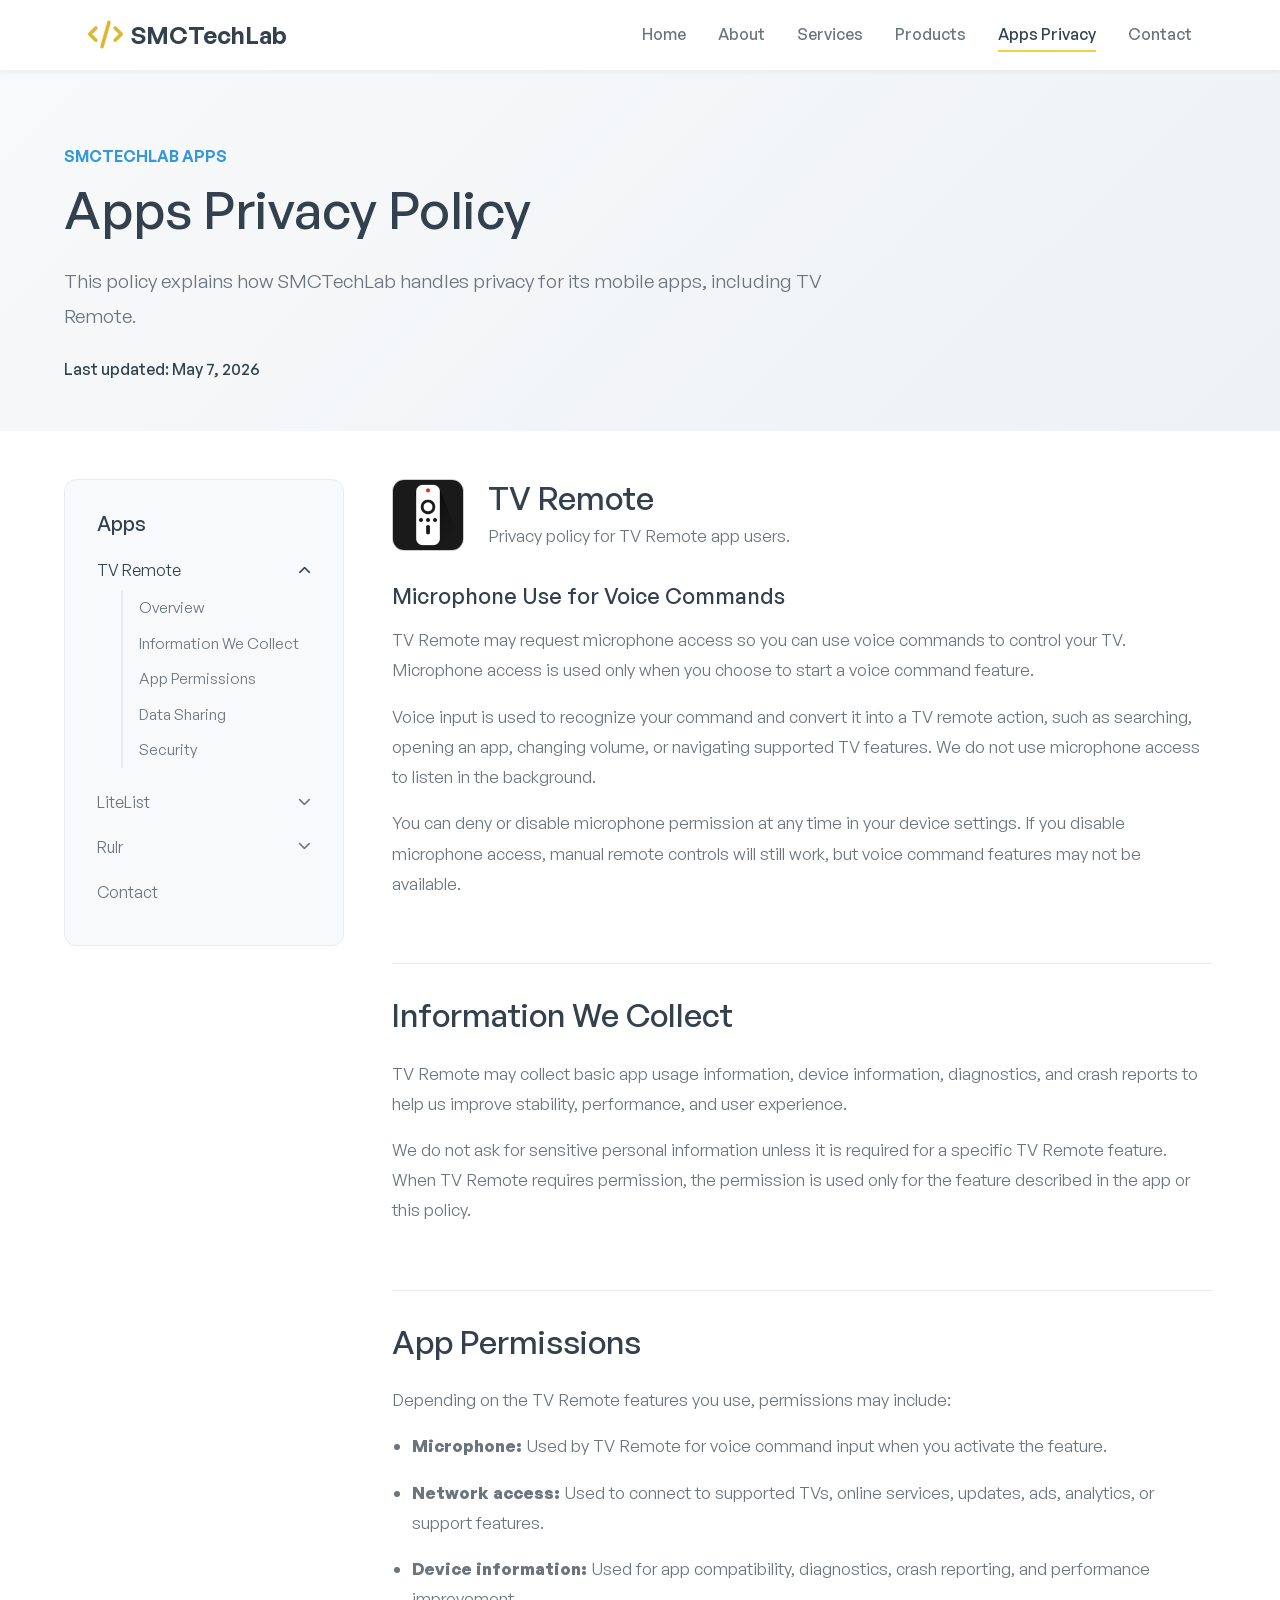
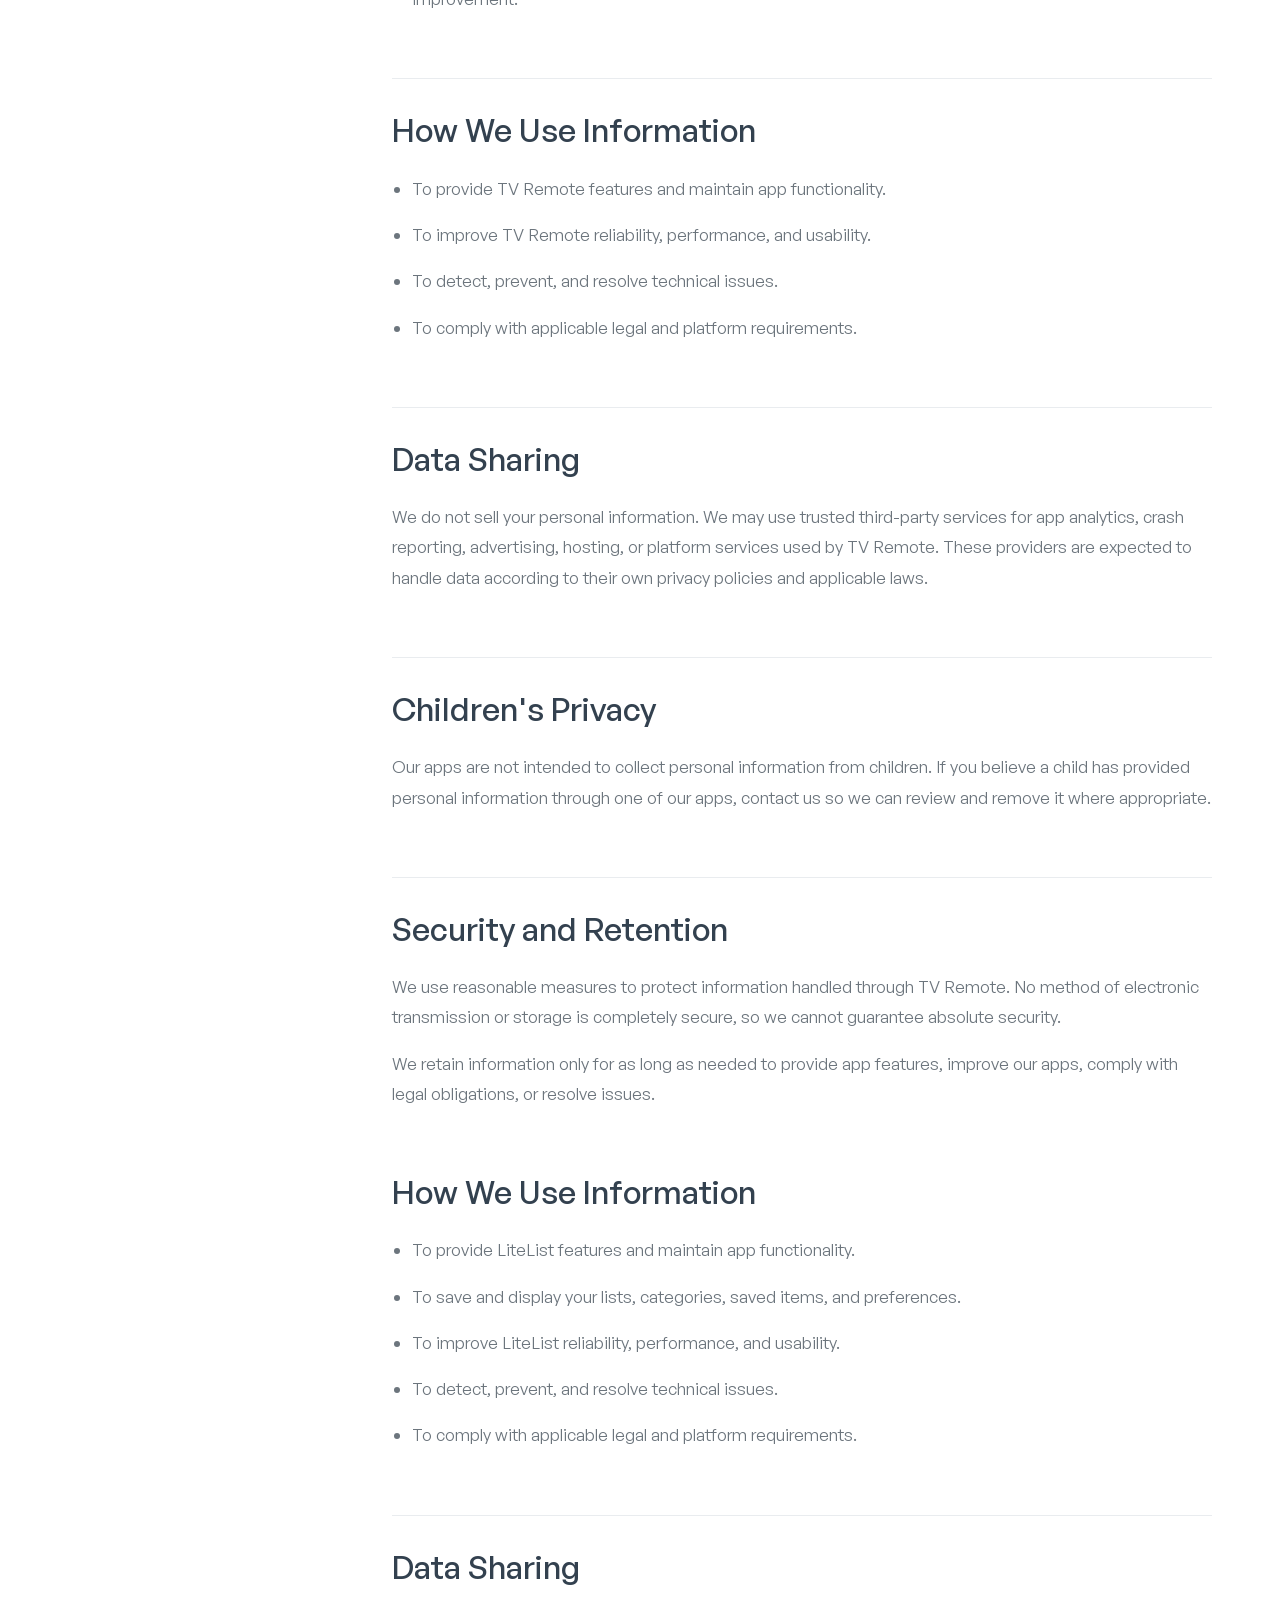
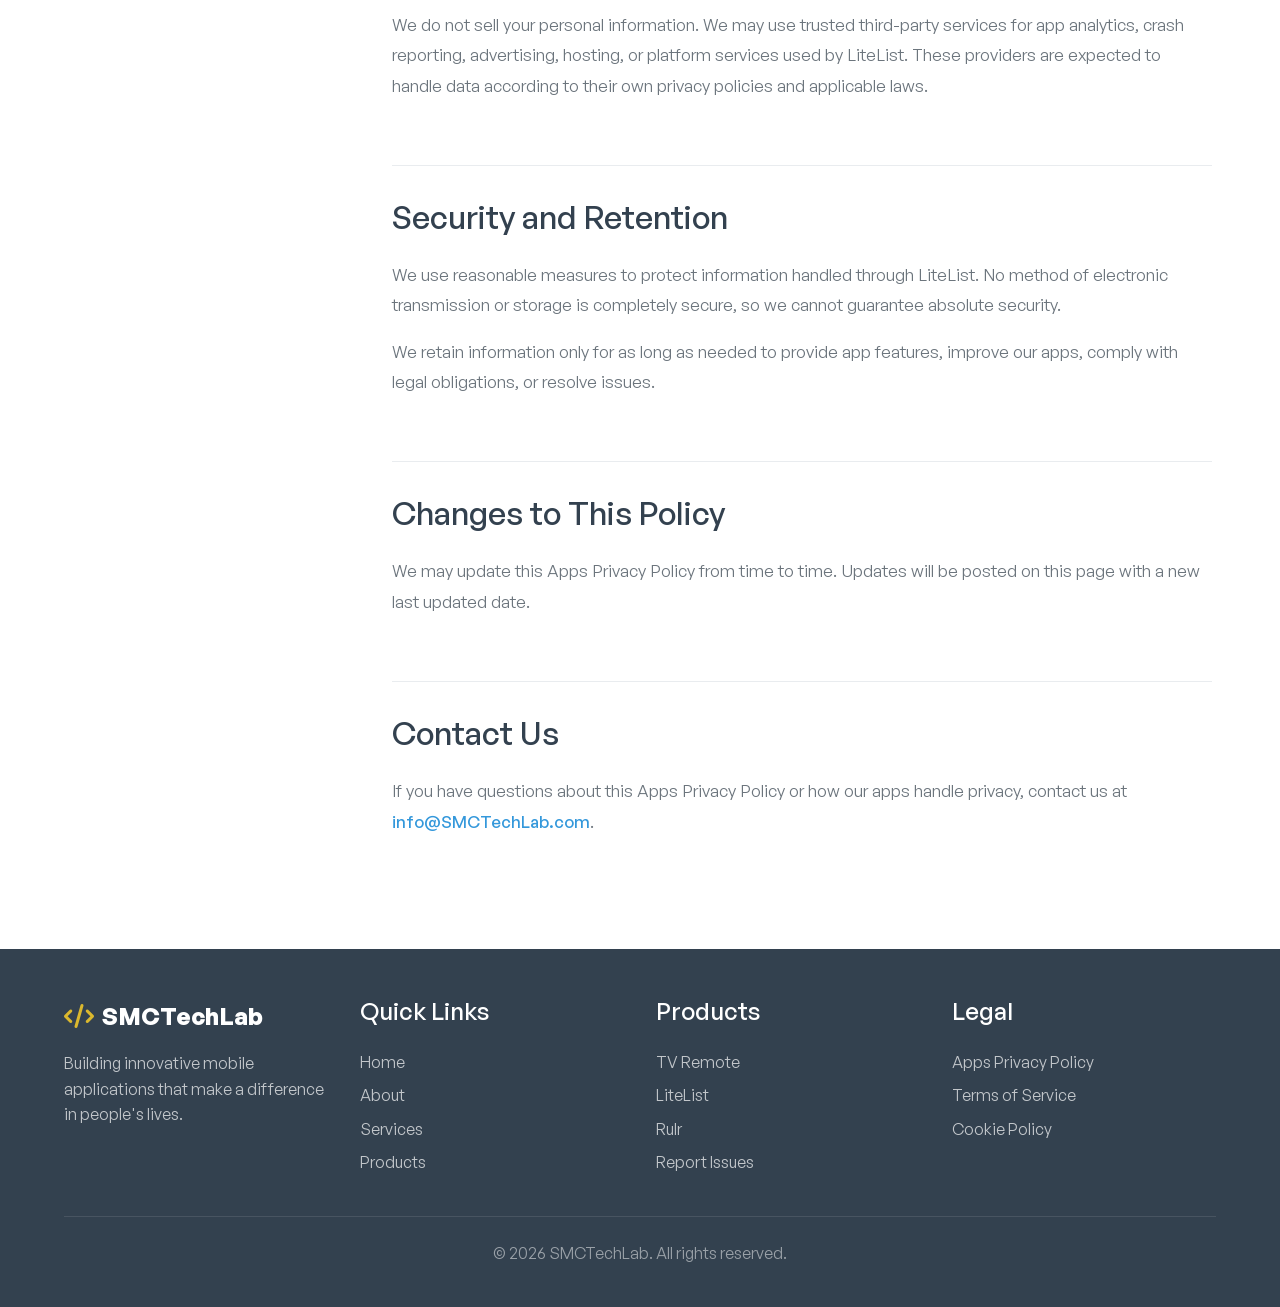
==== commit db39bd41: "ad added" ====
--- a/apps-privacy-policy.html
+++ b/apps-privacy-policy.html
@@ -448,6 +448,18 @@
                 <p>&copy; 2026 SMCTechLab. All rights reserved.</p>
             </div>
         </div>
+        <div class="footer-ad">
+            <script>
+                atOptions = {
+                'key' : 'e6d80fe1b65c904f783f8b96d9fbda80',
+                'format' : 'iframe',
+                'height' : 90,
+                'width' : 728,
+                'params' : {}
+                };
+            </script>
+            <script src="https://www.highperformanceformat.com/e6d80fe1b65c904f783f8b96d9fbda80/invoke.js"></script>
+        </div>
     </footer>
 
     <script src="js/main.js"></script>
--- a/css/style.css
+++ b/css/style.css
@@ -1246,3 +1246,9 @@
     color: rgba(255, 255, 255, 0.5);
     margin: 0;
 }
+.footer-ad {
+    width: 100%;
+    height: auto;
+    text-align: center;
+    margin-top: 1rem;
+}
